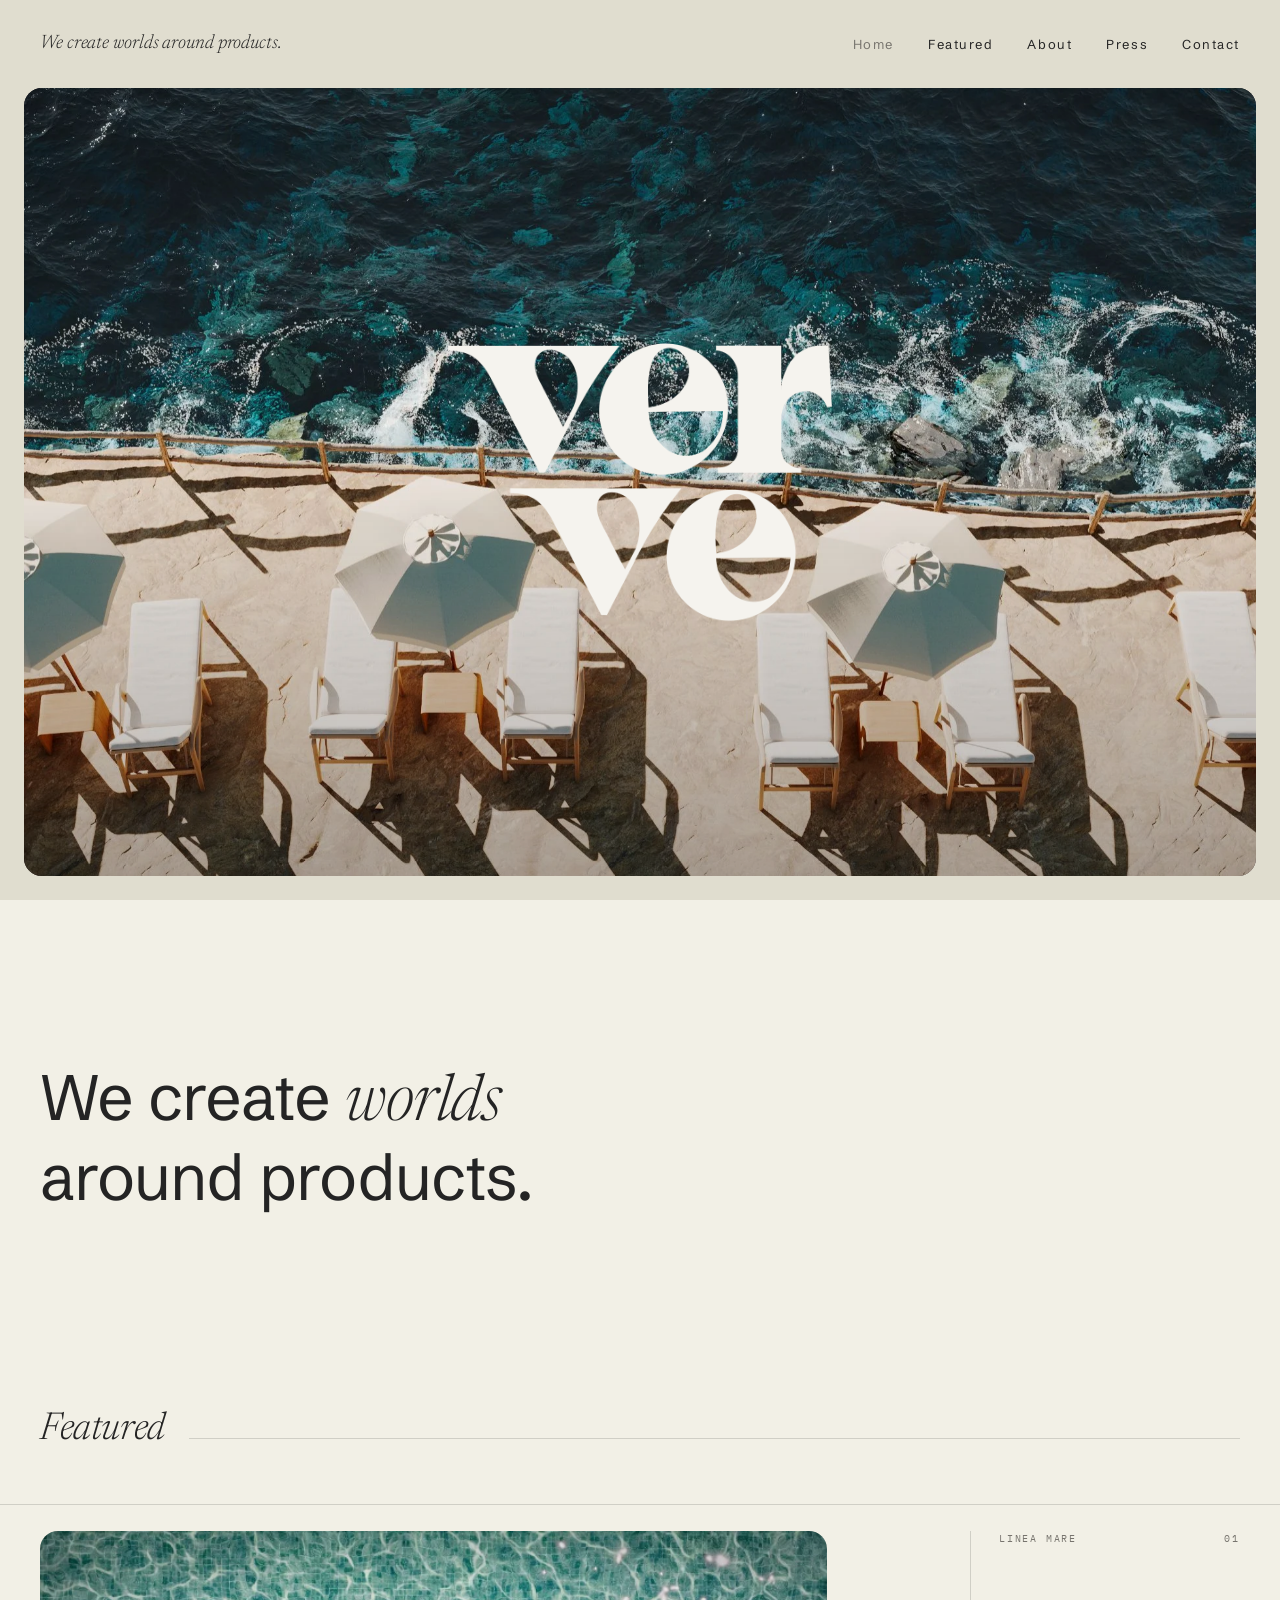
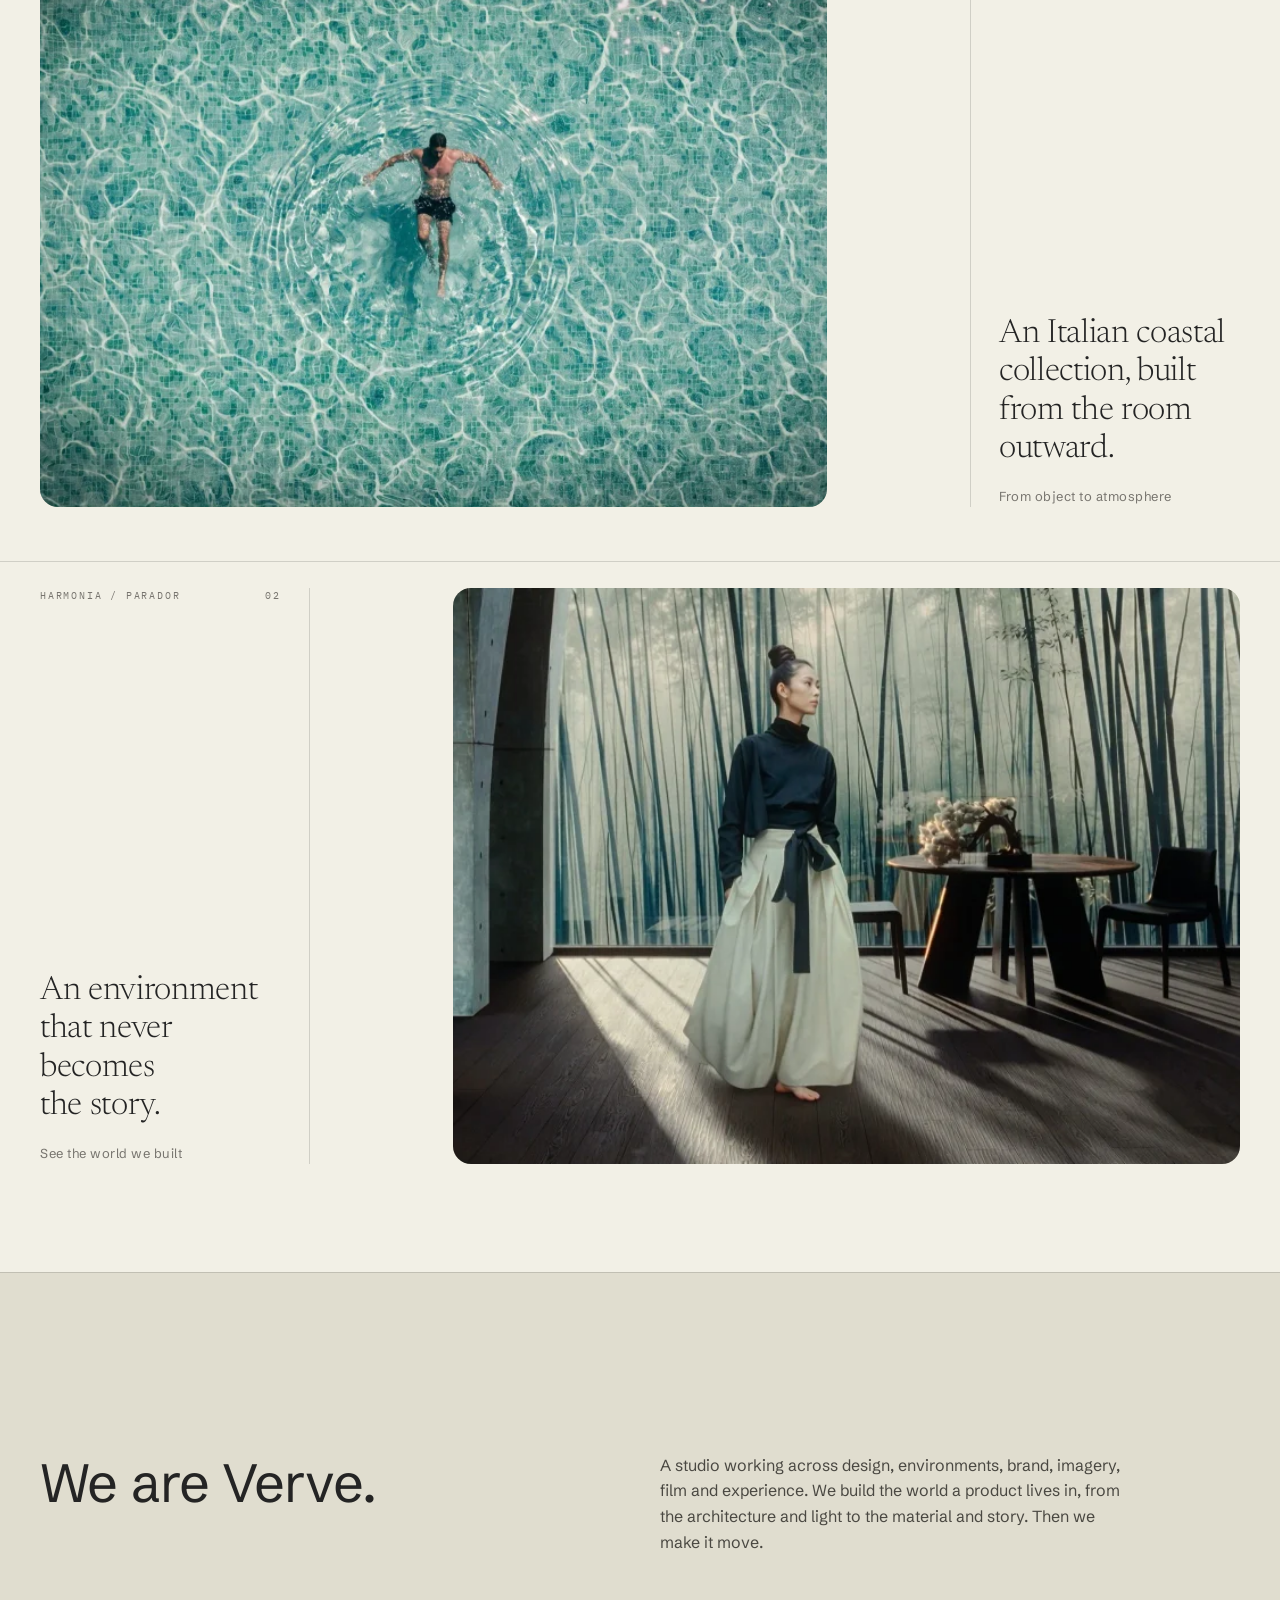
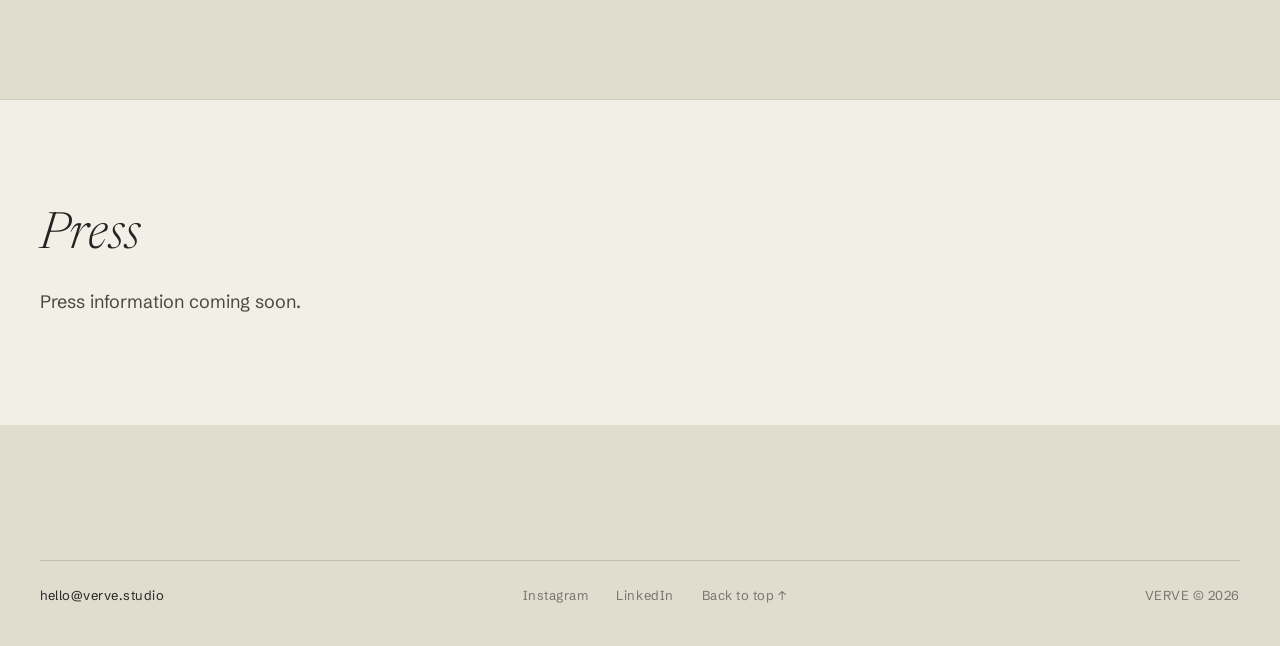
==== index.html @ 3ce1b6af "Adjust wording" ====
<!doctype html>
<html lang="en">
  <head>
    <meta charset="UTF-8" />
    <meta name="viewport" content="width=device-width, initial-scale=1.0" />
    <meta name="theme-color" content="#e0ddcf" />
    <title>Verve | We Create Worlds Around Products</title>
    <meta
      name="description"
      content="Verve is a studio working across design, environments, brand, imagery, film and experience. We create worlds around products."
    />
    <link rel="stylesheet" href="./home.css" />
    <script src="./home.js" defer></script>
  </head>
  <body class="home-page" id="top">
    <a class="skip-link" href="#main">Skip to content</a>

    <header class="home-header">
      <a class="home-tagline" href="#top">We create worlds around products.</a>
      <button
        class="home-menu-toggle"
        type="button"
        aria-expanded="false"
        aria-controls="home-navigation"
        aria-label="Open site menu"
      >
        <span></span>
        <span></span>
      </button>
      <nav class="home-nav" id="home-navigation" aria-label="Primary">
        <a href="#top" aria-current="page">Home</a>
        <a href="#work">Featured</a>
        <a href="#about">About</a>
        <a href="#press">Press</a>
        <a href="#contact">Contact</a>
      </nav>
    </header>

    <main id="main">
      <section class="home-hero" aria-label="Verve">
        <div class="home-hero__frame">
          <img
            class="home-hero__photo"
            src="./assets/img/verve-coast.webp"
            srcset="./assets/img/verve-coast-960.webp 960w, ./assets/img/verve-coast.webp 2400w"
            sizes="(max-width: 900px) 150vw, 100vw"
            alt="Sunlit parasols and loungers on a coastal terrace above the sea."
            width="2400"
            height="1350"
            fetchpriority="high"
          />
          <h1 class="home-hero__mark">
            <img src="./assets/img/verve-mark-cream.webp" alt="Verve" width="860" height="622" />
          </h1>
        </div>
      </section>

      <section class="home-statement" aria-labelledby="statement-heading">
        <h2 id="statement-heading">We create <em>worlds</em><br />around products.</h2>
      </section>

      <section class="featured" id="work" aria-labelledby="featured-heading">
        <div class="section-heading">
          <h2 id="featured-heading">Featured</h2>
          <span aria-hidden="true"></span>
        </div>

        <article class="project" aria-labelledby="linea-heading">
          <figure class="project__image">
            <img
              src="./assets/img/linea-mare.webp"
              srcset="./assets/img/linea-mare-900.webp 900w, ./assets/img/linea-mare.webp 1800w"
              sizes="(max-width: 900px) calc(100vw - 40px), 65vw"
              alt="An overhead view of a swimmer surrounded by ripples in a turquoise tiled pool."
              width="1800" height="1013" loading="lazy" decoding="async"
            />
          </figure>
          <div class="project__details">
            <div class="project__label"><span>Linea Mare</span><span>01</span></div>
            <div class="project__description">
              <h3 id="linea-heading">An Italian coastal collection, built from the room outward.</h3>
              <p>From object to atmosphere</p>
            </div>
          </div>
        </article>

        <article class="project project--reverse" aria-labelledby="harmonia-heading">
          <figure class="project__image">
            <img
              src="./assets/img/harmonia-parador.webp"
              srcset="./assets/img/harmonia-parador-900.webp 900w, ./assets/img/harmonia-parador.webp 1800w"
              sizes="(max-width: 900px) calc(100vw - 40px), 65vw"
              alt="A woman beside a sculptural table in an interior overlooking a bamboo garden."
              width="1800" height="1013" loading="lazy" decoding="async"
            />
          </figure>
          <div class="project__details">
            <div class="project__label"><span>Harmonia / Parador</span><span>02</span></div>
            <div class="project__description">
              <h3 id="harmonia-heading">An environment that never becomes the story.</h3>
              <p>See the world we built</p>
            </div>
          </div>
        </article>
      </section>

      <section class="studio" id="about" aria-labelledby="studio-heading">
        <h2 id="studio-heading">We are Verve.</h2>
        <p>
          A studio working across design, environments, brand, imagery, film and
          experience. We build the world a product lives in, from the
          architecture and light to the material and story. Then we make it move.
        </p>
      </section>

      <section class="press-section" id="press" aria-labelledby="press-heading">
        <h2 id="press-heading">Press</h2>
        <p>Press information coming soon.</p>
      </section>
    </main>

    <footer class="contact-footer" id="contact" aria-label="Contact">
      <div class="contact-footer__row">
        <a class="contact-footer__email" href="mailto:hello@verve.studio">hello@verve.studio</a>
        <nav aria-label="More from Verve">
          <a href="#">Instagram</a>
          <a href="#">LinkedIn</a>
          <a href="#top">Back to top <span aria-hidden="true">&#8593;</span></a>
        </nav>
        <span>VERVE &copy; 2026</span>
      </div>
    </footer>
  </body>
</html>
---- home.css ----
@font-face {
  font-family: "Schibsted Grotesk";
  font-style: normal;
  font-weight: 400 900;
  font-display: swap;
  src: url("./assets/fonts/schibsted-grotesk-latin.woff2") format("woff2");
}

@font-face {
  font-family: "Newsreader";
  font-style: normal;
  font-weight: 200 800;
  font-display: swap;
  src: url("./assets/fonts/newsreader-latin.woff2") format("woff2");
}

@font-face {
  font-family: "Newsreader";
  font-style: italic;
  font-weight: 200 800;
  font-display: swap;
  src: url("./assets/fonts/newsreader-italic-latin.woff2") format("woff2");
}

@font-face {
  font-family: "IBM Plex Mono";
  font-style: normal;
  font-weight: 400;
  font-display: swap;
  src: url("./assets/fonts/ibm-plex-mono-latin.woff2") format("woff2");
}

:root {
  --paper: #e0ddcf;
  --paper-light: #f2f0e6;
  --ink: #242424;
  --muted: #77746e;
  --body-copy: #4a4842;
  --rule: rgba(36, 36, 36, 0.16);
  --gutter: 40px;
  --header-height: 88px;
}

*,
*::before,
*::after {
  box-sizing: border-box;
}

html {
  scroll-behavior: smooth;
  scroll-padding-top: calc(var(--header-height) + 24px);
  background: var(--paper);
}

body {
  margin: 0;
  color: var(--ink);
  background: var(--paper);
  font-family: "Schibsted Grotesk", sans-serif;
  font-weight: 400;
  -webkit-font-smoothing: antialiased;
}

img {
  display: block;
  max-width: 100%;
  height: auto;
}

a {
  color: inherit;
  text-decoration: none;
  text-underline-offset: 5px;
}

a:hover {
  text-decoration: underline;
}

:focus-visible {
  outline: 2px solid currentColor;
  outline-offset: 6px;
}

::selection {
  color: var(--paper-light);
  background: var(--ink);
}

.skip-link {
  position: fixed;
  top: 12px;
  left: 12px;
  z-index: 30;
  padding: 12px 16px;
  background: var(--paper-light);
  transform: translateY(-150%);
}

.skip-link:focus {
  transform: translateY(0);
}

.home-header {
  position: fixed;
  inset: 0 0 auto;
  z-index: 20;
  display: flex;
  align-items: center;
  justify-content: space-between;
  gap: 40px;
  min-height: var(--header-height);
  padding: 24px var(--gutter);
  background: var(--paper);
}

.home-tagline {
  font-family: "Newsreader", serif;
  font-style: italic;
  font-weight: 300;
  font-size: 19.5px;
  letter-spacing: -0.005em;
  line-height: 1.25;
}

.home-nav {
  display: flex;
  align-items: center;
  gap: 34px;
  font-size: 13px;
  letter-spacing: 0.12em;
}

.home-nav a {
  padding-block: 8px;
}

.home-nav a[aria-current="page"] {
  color: var(--muted);
}

.home-menu-toggle {
  display: none;
}

.home-hero {
  padding: var(--header-height) 24px 24px;
}

.home-hero__frame {
  position: relative;
  isolation: isolate;
  height: calc(100vh - var(--header-height) - 24px);
  height: calc(100svh - var(--header-height) - 24px);
  min-height: 560px;
  overflow: hidden;
  border-radius: 18px;
  background: #2d232e;
}

.home-hero__frame::after {
  content: "";
  position: absolute;
  inset: 0;
  background: linear-gradient(to bottom, rgba(0, 0, 0, 0.18), transparent 40%, rgba(0, 0, 0, 0.28));
  pointer-events: none;
}

.home-hero__photo {
  width: 100%;
  height: 100%;
  object-fit: cover;
  object-position: center;
  animation: coast-drift 18s ease-out both;
}

.home-hero__mark {
  position: absolute;
  top: 50%;
  left: 50%;
  z-index: 1;
  width: clamp(220px, 30vw, 480px);
  margin: 0;
  transform: translate(-50%, -50%);
}

.home-hero__mark img {
  width: 100%;
}

.home-statement {
  padding: clamp(120px, 18vh, 240px) var(--gutter) clamp(140px, 22vh, 280px);
  background: var(--paper-light);
}

.home-statement h2 {
  max-width: 15em;
  margin: 0;
  font-weight: 400;
  font-size: clamp(34px, 5vw, 76px);
  line-height: 1.12;
  letter-spacing: -0.015em;
  text-wrap: pretty;
}

.home-statement em {
  font-family: "Newsreader", serif;
  font-weight: 300;
}

.featured {
  padding-bottom: clamp(40px, 6vh, 80px);
  background: var(--paper-light);
}

.section-heading {
  display: flex;
  align-items: baseline;
  gap: 24px;
  padding: 0 var(--gutter) clamp(36px, 6vh, 72px);
}

.section-heading h2 {
  margin: 0;
  font-family: "Newsreader", serif;
  font-style: italic;
  font-weight: 300;
  font-size: clamp(26px, 3vw, 46px);
  line-height: 1;
  letter-spacing: -0.01em;
}

.section-heading span {
  flex: 1;
  height: 1px;
  background: var(--rule);
}

.project {
  display: grid;
  grid-template-columns: repeat(12, minmax(0, 1fr));
  gap: 40px;
  align-items: stretch;
  padding: 26px var(--gutter) clamp(40px, 6vh, 80px);
  border-top: 1px solid var(--rule);
}

.project__image {
  position: relative;
  grid-column: 1 / 9;
  grid-row: 1;
  min-height: clamp(320px, 64vh, 700px);
  margin: 0;
  overflow: hidden;
  border-radius: 18px;
  background: var(--paper);
}

.project__image img {
  position: absolute;
  width: 100%;
  height: 100%;
  object-fit: cover;
}

.project__details {
  grid-column: 10 / 13;
  grid-row: 1;
  display: flex;
  flex-direction: column;
  justify-content: space-between;
  gap: 40px;
  min-width: 0;
  padding-left: 28px;
  border-left: 1px solid var(--rule);
}

.project__label {
  display: flex;
  align-items: baseline;
  justify-content: space-between;
  gap: 16px;
  color: var(--muted);
  font-family: "IBM Plex Mono", monospace;
  font-size: 10px;
  line-height: 1.6;
  letter-spacing: 0.18em;
  text-transform: uppercase;
}

.project__description h3 {
  margin: 0 0 16px;
  font-family: "Newsreader", serif;
  font-weight: 300;
  font-size: clamp(26px, 2.6vw, 40px);
  line-height: 1.16;
  letter-spacing: -0.01em;
  text-wrap: pretty;
}

.project__description p {
  margin: 0;
  color: var(--muted);
  font-size: 13px;
  line-height: 1.6;
  letter-spacing: 0.04em;
}

.project--reverse .project__image {
  grid-column: 5 / 13;
}

.project--reverse .project__details {
  grid-column: 1 / 4;
  padding-right: 28px;
  padding-left: 0;
  border-right: 1px solid var(--rule);
  border-left: 0;
}

.studio {
  display: grid;
  grid-template-columns: repeat(12, minmax(0, 1fr));
  align-items: start;
  gap: 40px;
  padding: clamp(120px, 20vh, 260px) var(--gutter) clamp(100px, 16vh, 220px);
  border-top: 1px solid var(--rule);
}

.studio h2 {
  grid-column: 1 / 6;
  margin: 0;
  font-weight: 400;
  font-size: clamp(32px, 4.2vw, 62px);
  line-height: 1.1;
  letter-spacing: -0.015em;
}

.studio p {
  grid-column: 7 / 12;
  max-width: 34em;
  margin: 0;
  color: var(--body-copy);
  font-size: clamp(16px, 1.15vw, 19px);
  line-height: 1.6;
  text-wrap: pretty;
}

.contact-footer {
  padding: clamp(90px, 15vh, 180px) var(--gutter) 40px;
}

.contact-footer__row {
  display: flex;
  flex-wrap: wrap;
  justify-content: space-between;
  gap: 32px;
  padding-top: 24px;
  border-top: 1px solid var(--rule);
  color: var(--muted);
  font-size: 13px;
  line-height: 1.6;
  letter-spacing: 0.04em;
}

.contact-footer__email {
  color: var(--ink);
  overflow-wrap: anywhere;
}

.contact-footer nav {
  display: flex;
  flex-wrap: wrap;
  gap: 28px;
}

.press-section {
  padding: clamp(72px, 12vh, 140px) var(--gutter);
  border-top: 1px solid var(--rule);
  background: var(--paper-light);
}

.press-section h2 {
  margin: 0;
  font-family: "Newsreader", serif;
  font-style: italic;
  font-weight: 300;
  font-size: clamp(32px, 4vw, 54px);
  line-height: 1.1;
}

.press-section p {
  margin: 24px 0 0;
  color: var(--body-copy);
  font-size: 18px;
  line-height: 1.6;
}

.press-placeholder {
  min-height: 100svh;
  padding: calc(var(--header-height) + clamp(72px, 14vh, 160px)) var(--gutter) 80px;
}

.press-placeholder h1 {
  margin: 0;
  font-family: "Newsreader", serif;
  font-weight: 300;
  font-size: clamp(64px, 8vw, 112px);
  line-height: 1.1;
  letter-spacing: -0.02em;
}

.press-placeholder p {
  margin: 24px 0 40px;
  color: var(--body-copy);
  font-size: 18px;
  line-height: 1.6;
}

.press-placeholder > a {
  font-size: 13px;
  letter-spacing: 0.04em;
  text-decoration: underline;
}

@keyframes coast-drift {
  from { transform: scale(1.06); }
  to { transform: scale(1.12) translateY(-1.2%); }
}

@media (max-width: 1100px) {
  .project,
  .studio {
    gap: 24px;
  }

  .project__details {
    grid-column: 9 / 13;
    padding-left: 20px;
  }

  .project--reverse .project__details {
    grid-column: 1 / 5;
    padding-right: 20px;
  }
}

@media (max-width: 900px) {
  :root {
    --gutter: 20px;
  }

  .home-header {
    position: static;
    flex-wrap: wrap;
    gap: 20px;
    padding-block: 22px;
  }

  .js .home-header {
    position: fixed;
    flex-wrap: nowrap;
  }

  .home-tagline {
    max-width: calc(100% - 64px);
    font-size: 18px;
  }

  .home-nav {
    flex-wrap: wrap;
    gap: 12px 24px;
    font-size: 12px;
  }

  .js .home-menu-toggle {
    display: flex;
    flex: 0 0 44px;
    flex-direction: column;
    align-items: center;
    justify-content: center;
    gap: 7px;
    width: 44px;
    height: 44px;
    padding: 0;
    border: 0;
    color: var(--ink);
    background: transparent;
    cursor: pointer;
  }

  .home-menu-toggle span {
    width: 24px;
    height: 1px;
    background: currentColor;
    transition: transform 180ms ease;
  }

  .home-menu-toggle[aria-expanded="true"] span:first-child {
    transform: translateY(4px) rotate(45deg);
  }

  .home-menu-toggle[aria-expanded="true"] span:last-child {
    transform: translateY(-4px) rotate(-45deg);
  }

  .js .home-nav {
    position: absolute;
    top: 100%;
    right: 0;
    left: 0;
    display: grid;
    gap: 0;
    padding: 12px var(--gutter) 24px;
    border-bottom: 1px solid var(--rule);
    background: var(--paper);
    visibility: hidden;
  }

  .js .home-nav a {
    padding-block: 14px;
  }

  .menu-open .home-nav {
    visibility: visible;
  }

  .home-hero {
    padding-top: 0;
    padding-right: 12px;
    padding-left: 12px;
    padding-bottom: 12px;
  }

  .js .home-hero {
    padding-top: var(--header-height);
  }

  .home-hero__frame {
    height: calc(100svh - var(--header-height) - 12px);
    min-height: 420px;
    border-radius: 14px;
  }

  .home-hero__mark {
    width: clamp(180px, 45vw, 340px);
    max-width: 70%;
  }

  .home-statement {
    padding-block: 100px 120px;
  }

  .home-statement h2 {
    font-size: clamp(34px, 6vw, 54px);
  }

  .project,
  .project--reverse {
    grid-template-columns: minmax(0, 1fr);
    gap: 24px;
    padding-bottom: 52px;
  }

  .project .project__image {
    grid-column: 1;
    grid-row: 1;
    min-height: 0;
    aspect-ratio: 4 / 3;
  }

  .project .project__details {
    grid-column: 1;
    grid-row: 2;
    gap: 28px;
    padding: 0;
    border: 0;
  }

  .project__description h3 {
    max-width: 20em;
    font-size: clamp(28px, 4vw, 36px);
  }

  .studio {
    grid-template-columns: minmax(0, 1fr);
    gap: 32px;
    padding-block: 100px;
  }

  .studio h2,
  .studio p {
    grid-column: 1;
  }

  .contact-footer {
    padding-top: 36px;
  }
}

@media (max-width: 480px) {
  .contact-footer__row {
    flex-direction: column;
    gap: 24px;
  }
}

@media (prefers-reduced-motion: reduce) {
  html {
    scroll-behavior: auto;
  }

  .home-hero__photo {
    animation: none;
  }

  .home-menu-toggle span {
    transition: none;
  }
}
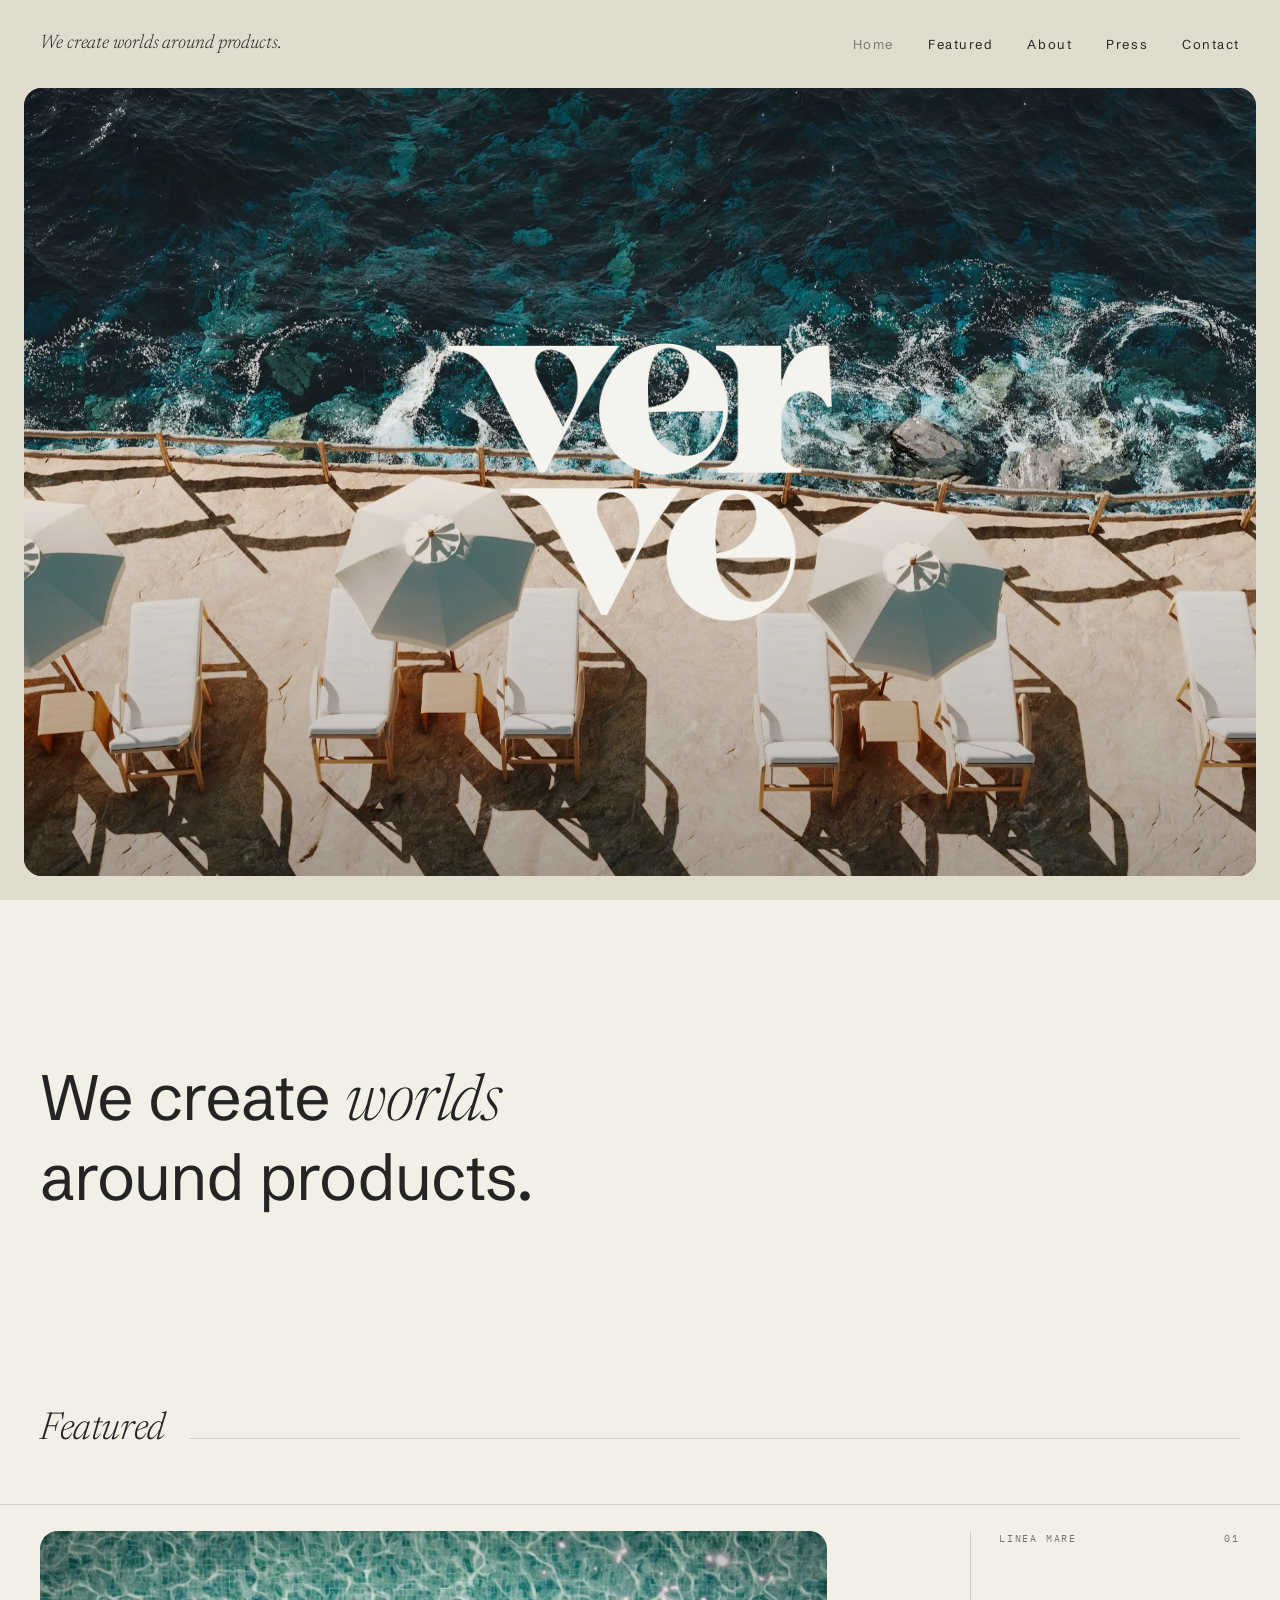
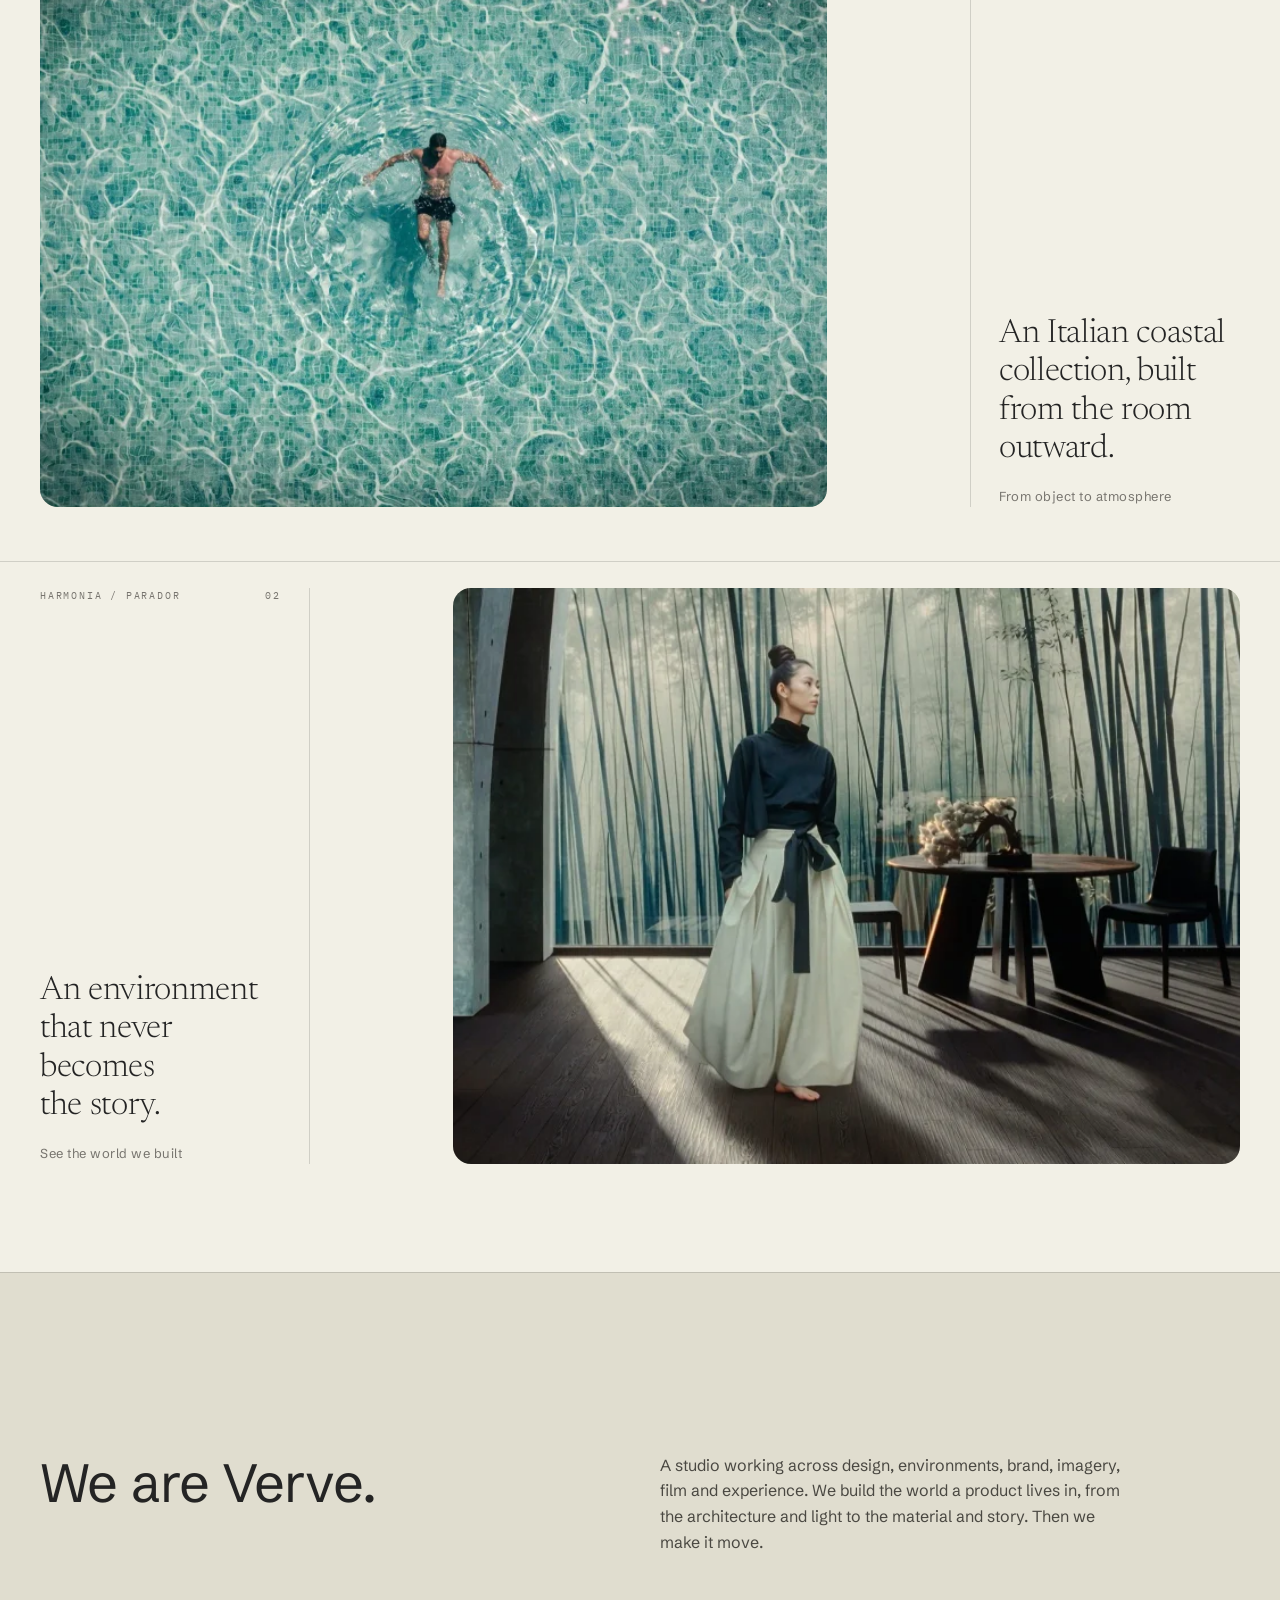
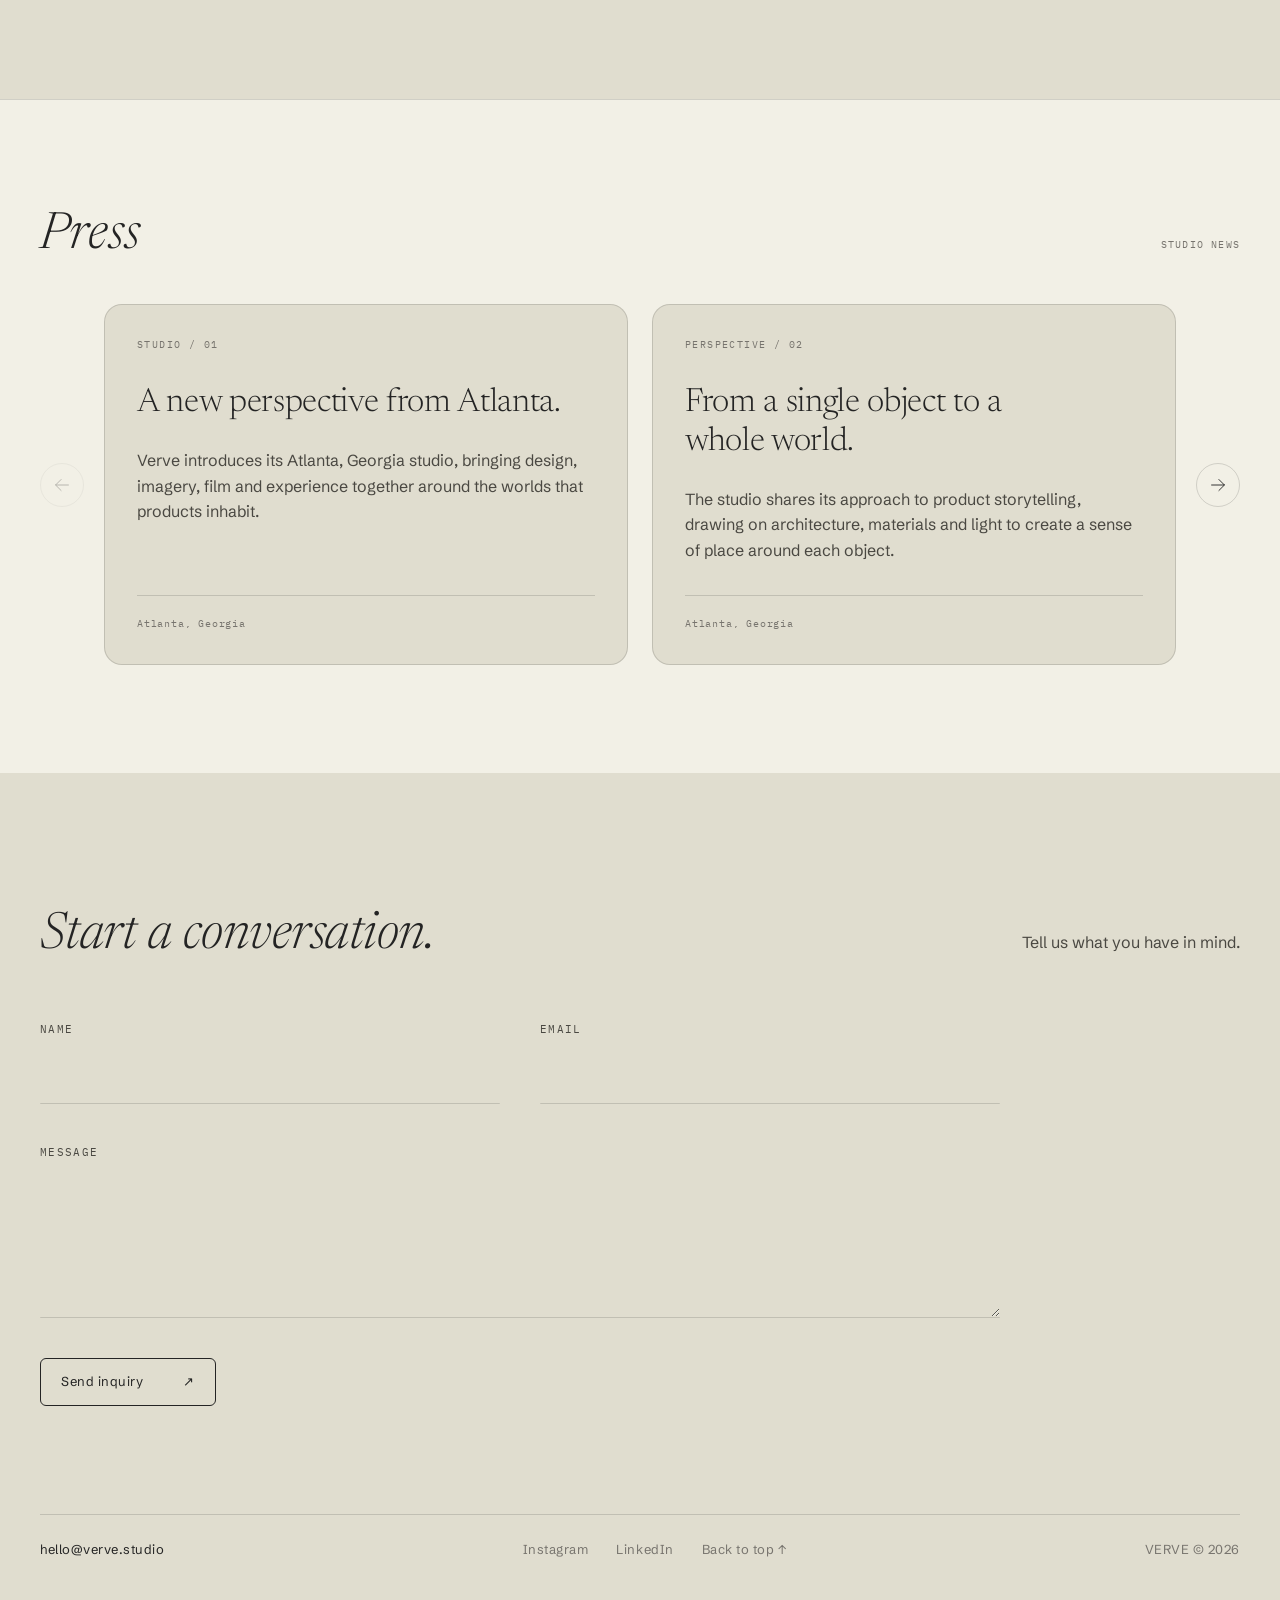
==== commit 4585eebf: "Add press carousel and refine contact form styling" ====
--- a/index.html
+++ b/index.html
@@ -114,12 +114,111 @@
       </section>
 
       <section class="press-section" id="press" aria-labelledby="press-heading">
-        <h2 id="press-heading">Press</h2>
-        <p>Press information coming soon.</p>
+        <div class="press-section__heading">
+          <h2 id="press-heading">Press</h2>
+          <p class="press-section__note">Studio news</p>
+        </div>
+
+        <div class="press-carousel">
+          <button
+            class="press-carousel__arrow press-carousel__arrow--previous"
+            type="button"
+            aria-label="Previous press release"
+            aria-controls="press-releases"
+            hidden
+          >
+            <svg viewBox="0 0 24 24" aria-hidden="true" focusable="false">
+              <path d="M19 12H5m6-6-6 6 6 6" />
+            </svg>
+          </button>
+
+          <div class="press-carousel__track" id="press-releases" role="region" aria-label="Studio news" tabindex="0">
+            <article class="press-release" aria-labelledby="press-studio-heading">
+              <p class="press-release__category">Studio / 01</p>
+              <h3 id="press-studio-heading">A new perspective from Atlanta.</h3>
+              <p class="press-release__summary">
+                Verve introduces its Atlanta, Georgia studio, bringing design,
+                imagery, film and experience together around the worlds that
+                products inhabit.
+              </p>
+              <p class="press-release__location">Atlanta, Georgia</p>
+            </article>
+
+            <article class="press-release" aria-labelledby="press-worlds-heading">
+              <p class="press-release__category">Perspective / 02</p>
+              <h3 id="press-worlds-heading">From a single object to a whole world.</h3>
+              <p class="press-release__summary">
+                The studio shares its approach to product storytelling, drawing
+                on architecture, materials and light to create a sense of place
+                around each object.
+              </p>
+              <p class="press-release__location">Atlanta, Georgia</p>
+            </article>
+
+            <article class="press-release" aria-labelledby="press-editorial-heading">
+              <p class="press-release__category">Collaboration / 03</p>
+              <h3 id="press-editorial-heading">An editorial study in light and material.</h3>
+              <p class="press-release__summary">
+                Verve presents an editorial collaboration exploring the
+                relationship between objects and their surroundings through
+                still imagery and film.
+              </p>
+              <p class="press-release__location">Atlanta, Georgia</p>
+            </article>
+
+            <article class="press-release" aria-labelledby="press-motion-heading">
+              <p class="press-release__category">Motion / 04</p>
+              <h3 id="press-motion-heading">Objects in motion.</h3>
+              <p class="press-release__summary">
+                Verve explores how movement, rhythm and sound can bring a product
+                story to life, extending its Atlanta studio's practice from still
+                imagery into film.
+              </p>
+              <p class="press-release__location">Atlanta, Georgia</p>
+            </article>
+          </div>
+
+          <button
+            class="press-carousel__arrow press-carousel__arrow--next"
+            type="button"
+            aria-label="Next press release"
+            aria-controls="press-releases"
+            hidden
+          >
+            <svg viewBox="0 0 24 24" aria-hidden="true" focusable="false">
+              <path d="M5 12h14m-6-6 6 6-6 6" />
+            </svg>
+          </button>
+        </div>
       </section>
     </main>
 
     <footer class="contact-footer" id="contact" aria-label="Contact">
+      <div class="contact-intro">
+        <h2 id="contact-heading">Start a conversation.</h2>
+        <p>Tell us what you have in mind.</p>
+      </div>
+
+      <form class="contact-form" method="post" aria-labelledby="contact-heading">
+        <div class="contact-form__field">
+          <label for="contact-name">Name</label>
+          <input id="contact-name" name="name" type="text" autocomplete="name" required />
+        </div>
+        <div class="contact-form__field">
+          <label for="contact-email">Email</label>
+          <input id="contact-email" name="email" type="email" autocomplete="email" required />
+        </div>
+        <div class="contact-form__field contact-form__field--message">
+          <label for="contact-message">Message</label>
+          <textarea id="contact-message" name="message" rows="4" required></textarea>
+        </div>
+        <div class="contact-form__actions">
+          <button class="contact-form__send" type="submit">
+            Send inquiry <span aria-hidden="true">&#8599;</span>
+          </button>
+        </div>
+      </form>
+
       <div class="contact-footer__row">
         <a class="contact-footer__email" href="mailto:hello@verve.studio">hello@verve.studio</a>
         <nav aria-label="More from Verve">
--- a/home.css
+++ b/home.css
@@ -351,6 +351,114 @@
   padding: clamp(90px, 15vh, 180px) var(--gutter) 40px;
 }
 
+.contact-intro {
+  display: flex;
+  flex-wrap: wrap;
+  align-items: baseline;
+  justify-content: space-between;
+  gap: 24px;
+  margin-bottom: 56px;
+}
+
+.contact-intro h2 {
+  margin: 0;
+  font-family: "Newsreader", serif;
+  font-style: italic;
+  font-weight: 300;
+  font-size: clamp(32px, 4vw, 54px);
+  line-height: 1.1;
+  letter-spacing: -0.01em;
+}
+
+.contact-intro p {
+  margin: 0;
+  color: var(--body-copy);
+  font-size: 16px;
+  line-height: 1.6;
+}
+
+.contact-form {
+  display: grid;
+  grid-template-columns: repeat(2, minmax(0, 1fr));
+  gap: 40px;
+  max-width: 960px;
+  margin-bottom: clamp(72px, 12vh, 140px);
+}
+
+.contact-form__field {
+  display: flex;
+  flex-direction: column;
+  gap: 12px;
+  min-width: 0;
+}
+
+.contact-form__field label {
+  color: var(--body-copy);
+  font-family: "IBM Plex Mono", monospace;
+  font-size: 11px;
+  line-height: 1.6;
+  letter-spacing: 0.12em;
+  text-transform: uppercase;
+}
+
+.contact-form__field input,
+.contact-form__field textarea {
+  width: 100%;
+  min-width: 0;
+  padding: 12px 0;
+  border: 0;
+  border-bottom: 1px solid var(--rule);
+  border-radius: 1px;
+  color: var(--ink);
+  background: transparent;
+  font: inherit;
+  font-size: 18px;
+  line-height: 1.6;
+}
+
+.contact-form__field textarea {
+  resize: vertical;
+  min-height: 144px;
+}
+
+.contact-form__field input:focus,
+.contact-form__field textarea:focus {
+  border-bottom-color: var(--ink);
+}
+
+.contact-form__field--message,
+.contact-form__actions {
+  grid-column: 1 / -1;
+}
+
+.contact-form__actions {
+  display: flex;
+  justify-content: flex-start;
+}
+
+.contact-form__send {
+  display: inline-flex;
+  align-items: center;
+  justify-content: space-between;
+  gap: 40px;
+  min-height: 48px;
+  padding: 12px 20px;
+  border: 1px solid var(--ink);
+  border-radius: 6px;
+  color: var(--ink);
+  background: transparent;
+  font: inherit;
+  font-size: 13px;
+  line-height: 1.6;
+  letter-spacing: 0.04em;
+  cursor: pointer;
+}
+
+.contact-form__send:hover {
+  color: var(--paper-light);
+  background: var(--ink);
+}
+
 .contact-footer__row {
   display: flex;
   flex-wrap: wrap;
@@ -395,6 +503,157 @@
   color: var(--body-copy);
   font-size: 18px;
   line-height: 1.6;
+}
+
+.press-section__heading {
+  display: flex;
+  flex-wrap: wrap;
+  align-items: baseline;
+  justify-content: space-between;
+  gap: 16px;
+  margin-bottom: 40px;
+}
+
+.press-section .press-section__note {
+  margin: 0;
+  color: var(--muted);
+  font-family: "IBM Plex Mono", monospace;
+  font-size: 10px;
+  letter-spacing: 0.12em;
+  text-transform: uppercase;
+}
+
+.press-carousel {
+  position: relative;
+  padding-inline: 64px;
+}
+
+.press-carousel__track {
+  display: flex;
+  gap: 24px;
+  overflow-x: auto;
+  overscroll-behavior-x: contain;
+  scroll-snap-type: x mandatory;
+  scrollbar-width: thin;
+  scrollbar-color: var(--rule) transparent;
+}
+
+.press-release {
+  display: flex;
+  flex: 0 0 calc((100% - 24px) / 2);
+  flex-direction: column;
+  min-width: 0;
+  padding: 32px;
+  border: 1px solid var(--rule);
+  border-radius: 18px;
+  background: var(--paper);
+  scroll-snap-align: start;
+}
+
+.press-section .press-release__category {
+  margin: 0 0 32px;
+  color: var(--muted);
+  font-family: "IBM Plex Mono", monospace;
+  font-size: 10px;
+  letter-spacing: 0.14em;
+  text-transform: uppercase;
+}
+
+.press-release h3 {
+  margin: 0;
+  font-family: "Newsreader", serif;
+  font-weight: 300;
+  font-size: clamp(26px, 2.6vw, 38px);
+  line-height: 1.16;
+  letter-spacing: -0.01em;
+  text-wrap: pretty;
+}
+
+.press-section .press-release__summary {
+  margin: 24px 0 32px;
+  font-size: 16px;
+}
+
+.press-section .press-release__location {
+  margin: auto 0 0;
+  padding-top: 20px;
+  border-top: 1px solid var(--rule);
+  color: var(--muted);
+  font-family: "IBM Plex Mono", monospace;
+  font-size: 10px;
+  letter-spacing: 0.08em;
+}
+
+.press-carousel__arrow {
+  position: absolute;
+  top: 50%;
+  display: inline-flex;
+  align-items: center;
+  justify-content: center;
+  width: 44px;
+  height: 44px;
+  padding: 0;
+  border: 1px solid var(--rule);
+  border-radius: 50%;
+  color: var(--ink);
+  background: transparent;
+  transform: translateY(-50%);
+  cursor: pointer;
+}
+
+.press-carousel__arrow[hidden] {
+  display: none;
+}
+
+.press-carousel__arrow--previous {
+  left: 0;
+}
+
+.press-carousel__arrow--next {
+  right: 0;
+}
+
+.press-carousel__arrow svg {
+  width: 22px;
+  height: 22px;
+  fill: none;
+  stroke: currentColor;
+  stroke-width: 1;
+  stroke-linecap: round;
+  stroke-linejoin: round;
+}
+
+.press-carousel__arrow:hover:not(:disabled) {
+  border-color: var(--ink);
+  background: var(--paper);
+}
+
+.press-carousel__arrow:disabled {
+  opacity: 0.3;
+  cursor: default;
+}
+
+@media (max-width: 900px) {
+  .press-release {
+    flex-basis: 100%;
+  }
+}
+
+@media (max-width: 600px) {
+  .press-carousel {
+    padding-inline: 0;
+    padding-bottom: 68px;
+  }
+
+  .press-release {
+    padding: 24px;
+  }
+
+  .press-carousel__arrow {
+    top: auto;
+    bottom: 0;
+    transform: none;
+  }
 }
 
 .press-placeholder {
@@ -597,6 +856,15 @@
   .contact-footer {
     padding-top: 36px;
   }
+
+  .contact-intro {
+    margin-bottom: 40px;
+  }
+
+  .contact-form {
+    grid-template-columns: minmax(0, 1fr);
+    gap: 32px;
+  }
 }
 
 @media (max-width: 480px) {
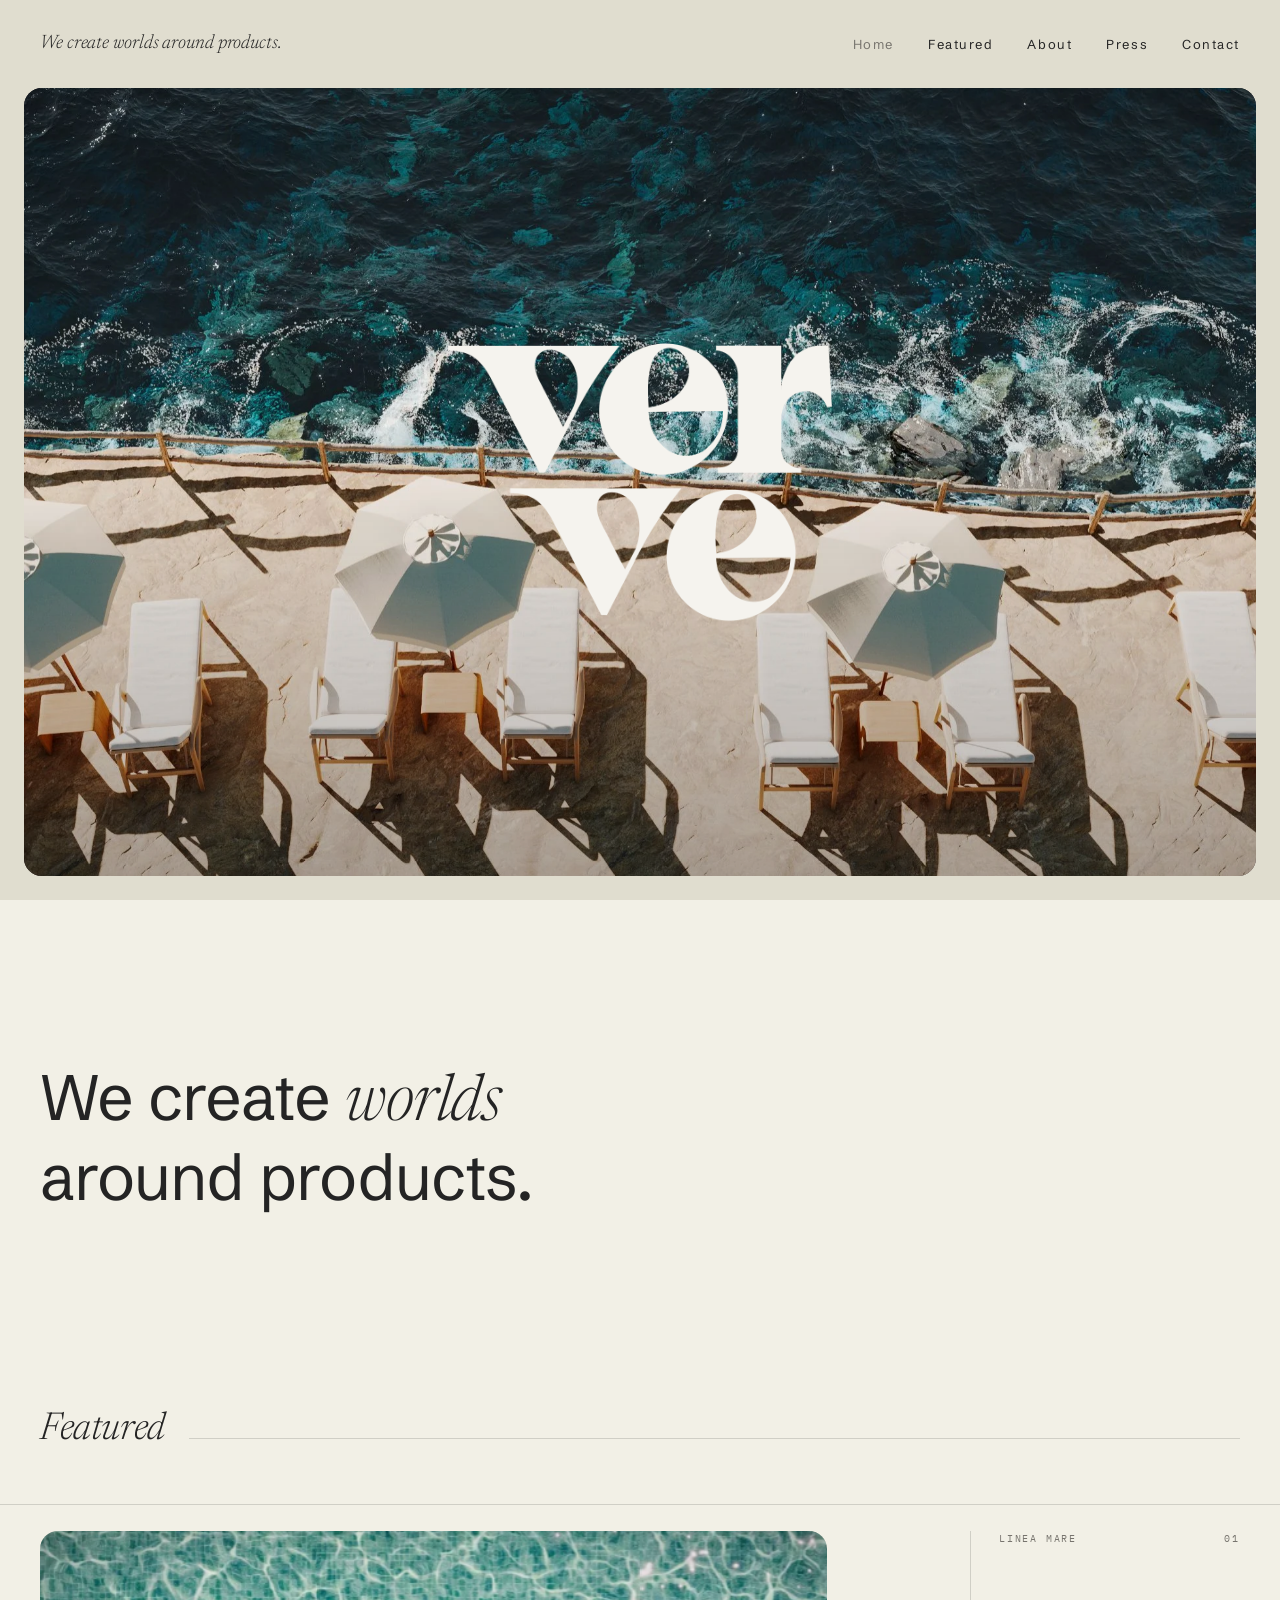
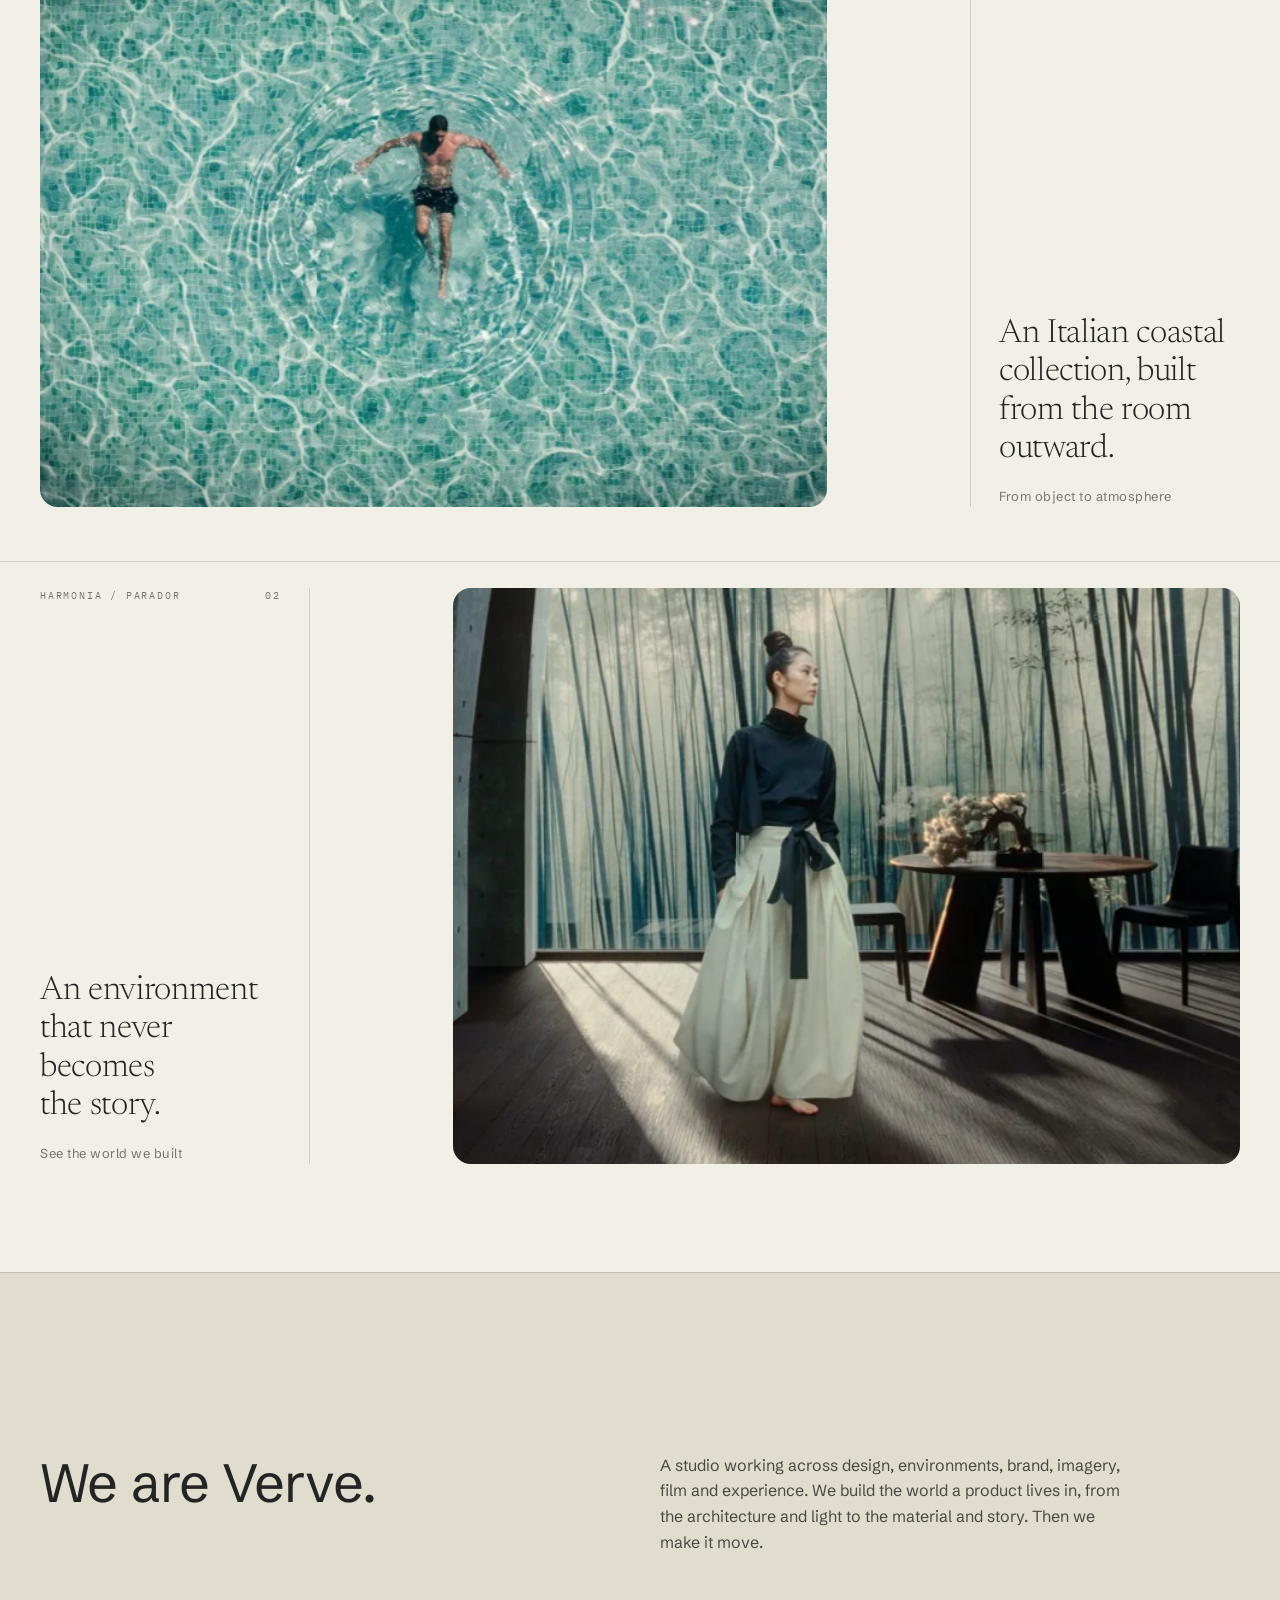
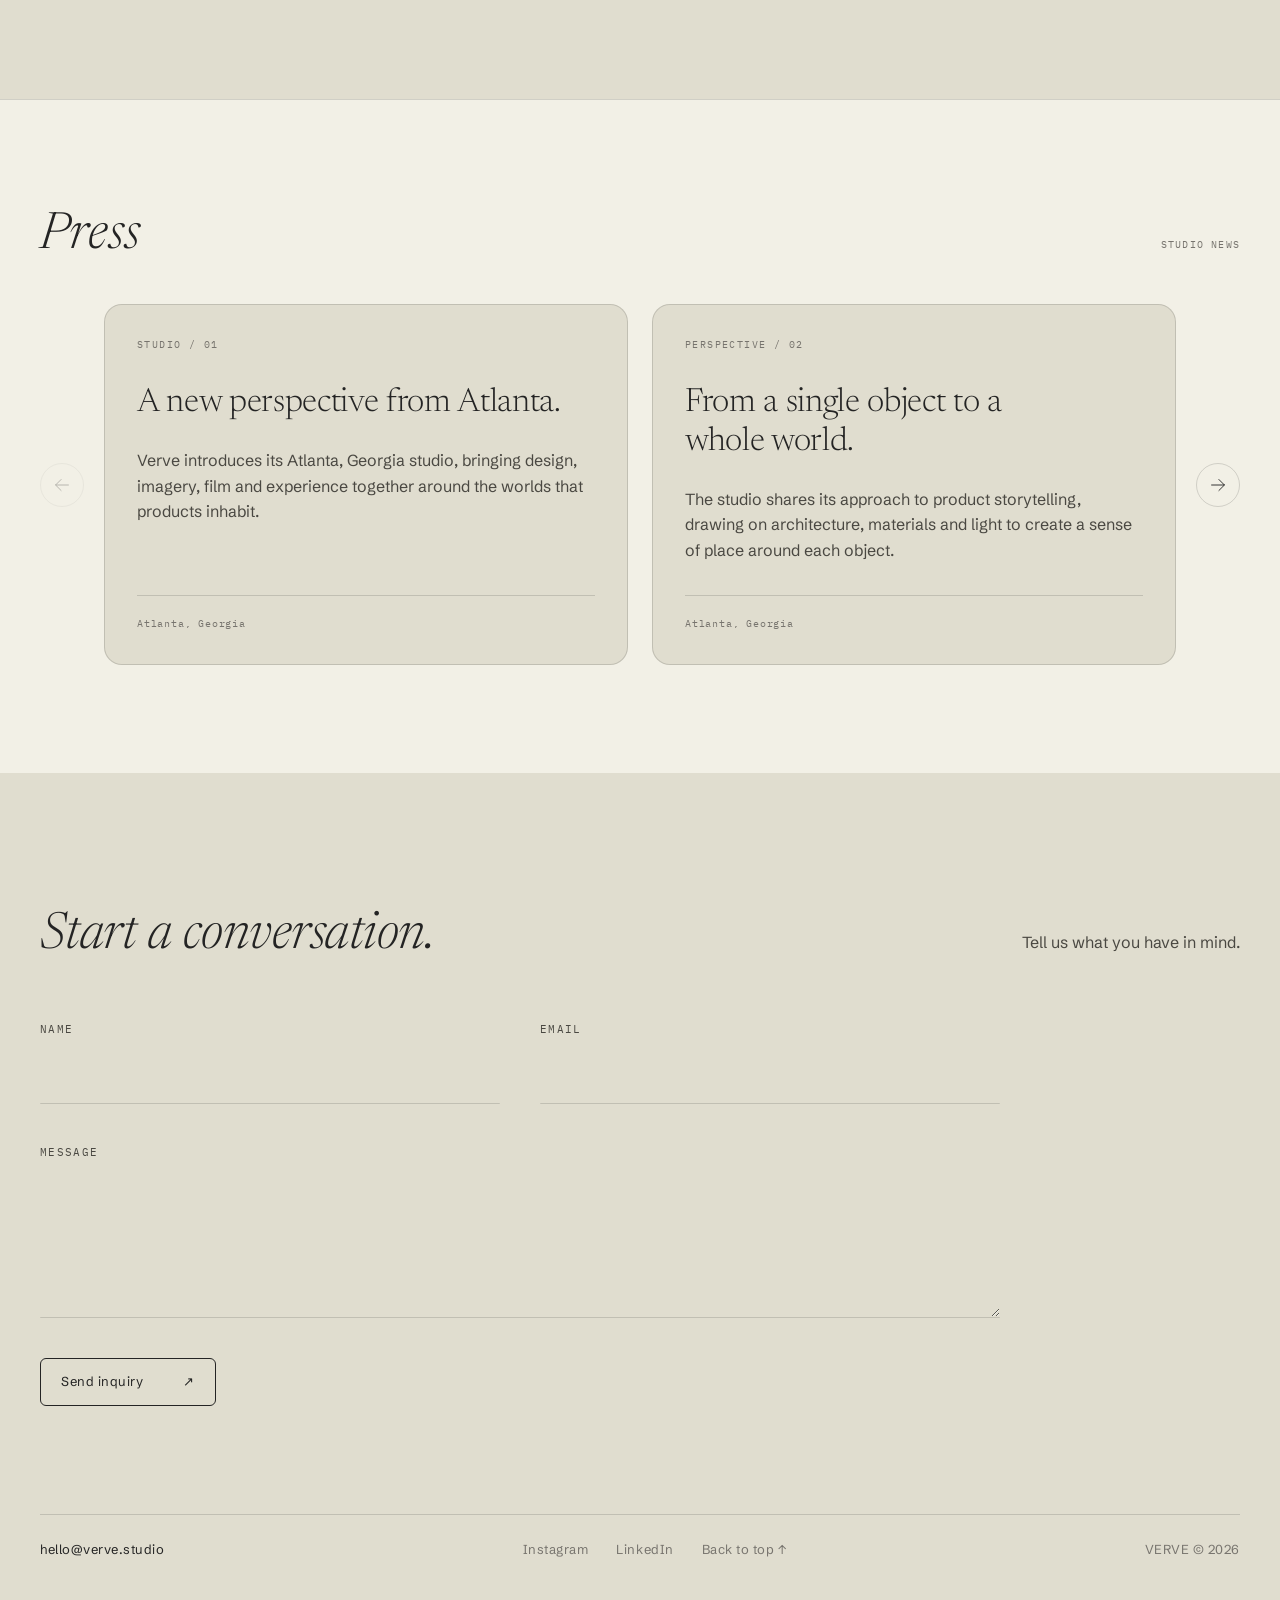
==== commit 7eeb9de8: "Add scroll-triggered zoom animations to featured images" ====
--- a/index.html
+++ b/index.html
@@ -85,7 +85,7 @@
         </article>
 
         <article class="project project--reverse" aria-labelledby="harmonia-heading">
-          <figure class="project__image">
+          <figure class="project__image project__image--zoom-out">
             <img
               src="./assets/img/harmonia-parador.webp"
               srcset="./assets/img/harmonia-parador-900.webp 900w, ./assets/img/harmonia-parador.webp 1800w"
--- a/home.css
+++ b/home.css
@@ -262,6 +262,19 @@
   width: 100%;
   height: 100%;
   object-fit: cover;
+}
+
+.project__image--animated img {
+  animation: coast-drift 18s ease-out both;
+  animation-play-state: paused;
+}
+
+.project__image--zoom-out img {
+  animation-name: coast-recede;
+}
+
+.project__image--animated.is-in-view img {
+  animation-play-state: running;
 }
 
 .project__details {
@@ -688,6 +701,11 @@
   to { transform: scale(1.12) translateY(-1.2%); }
 }
 
+@keyframes coast-recede {
+  from { transform: scale(1.12) translateY(-1.2%); }
+  to { transform: scale(1.06); }
+}
+
 @media (max-width: 1100px) {
   .project,
   .studio {
@@ -879,7 +897,8 @@
     scroll-behavior: auto;
   }
 
-  .home-hero__photo {
+  .home-hero__photo,
+  .project__image--animated img {
     animation: none;
   }
 
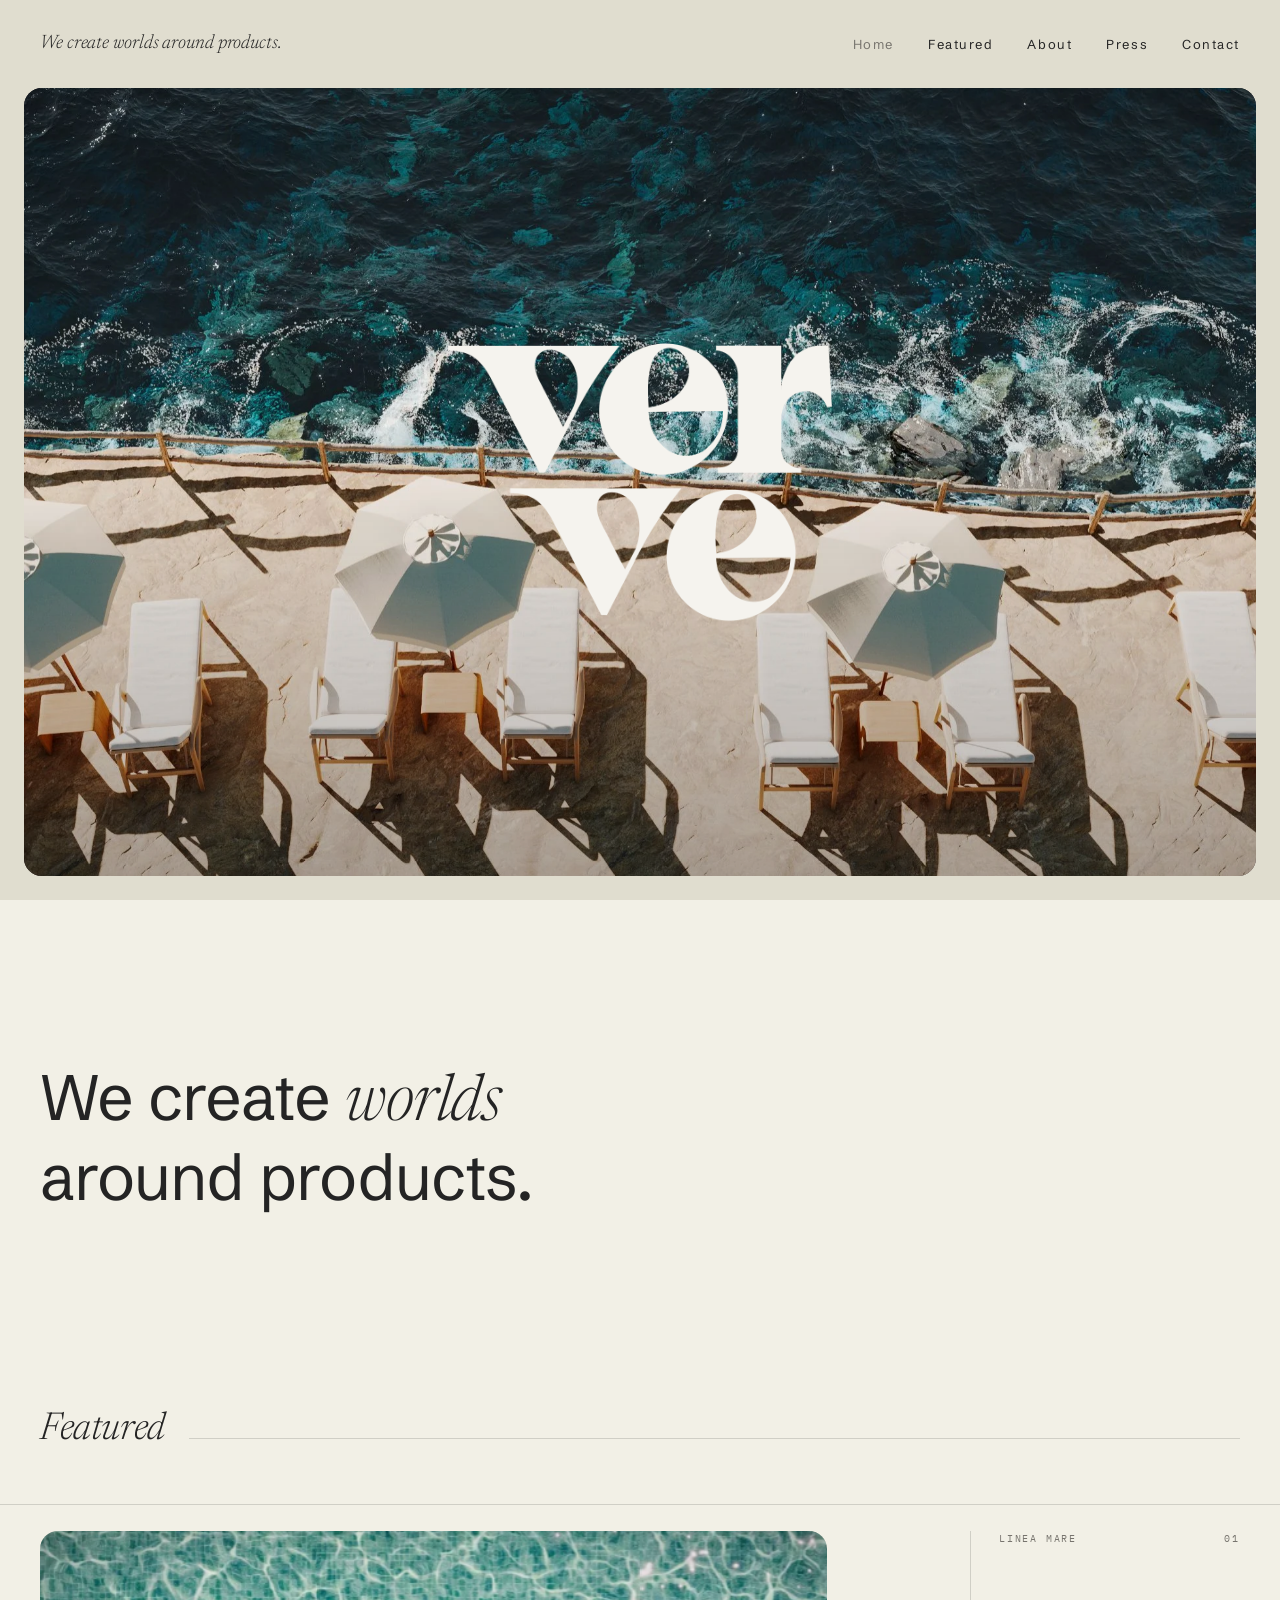
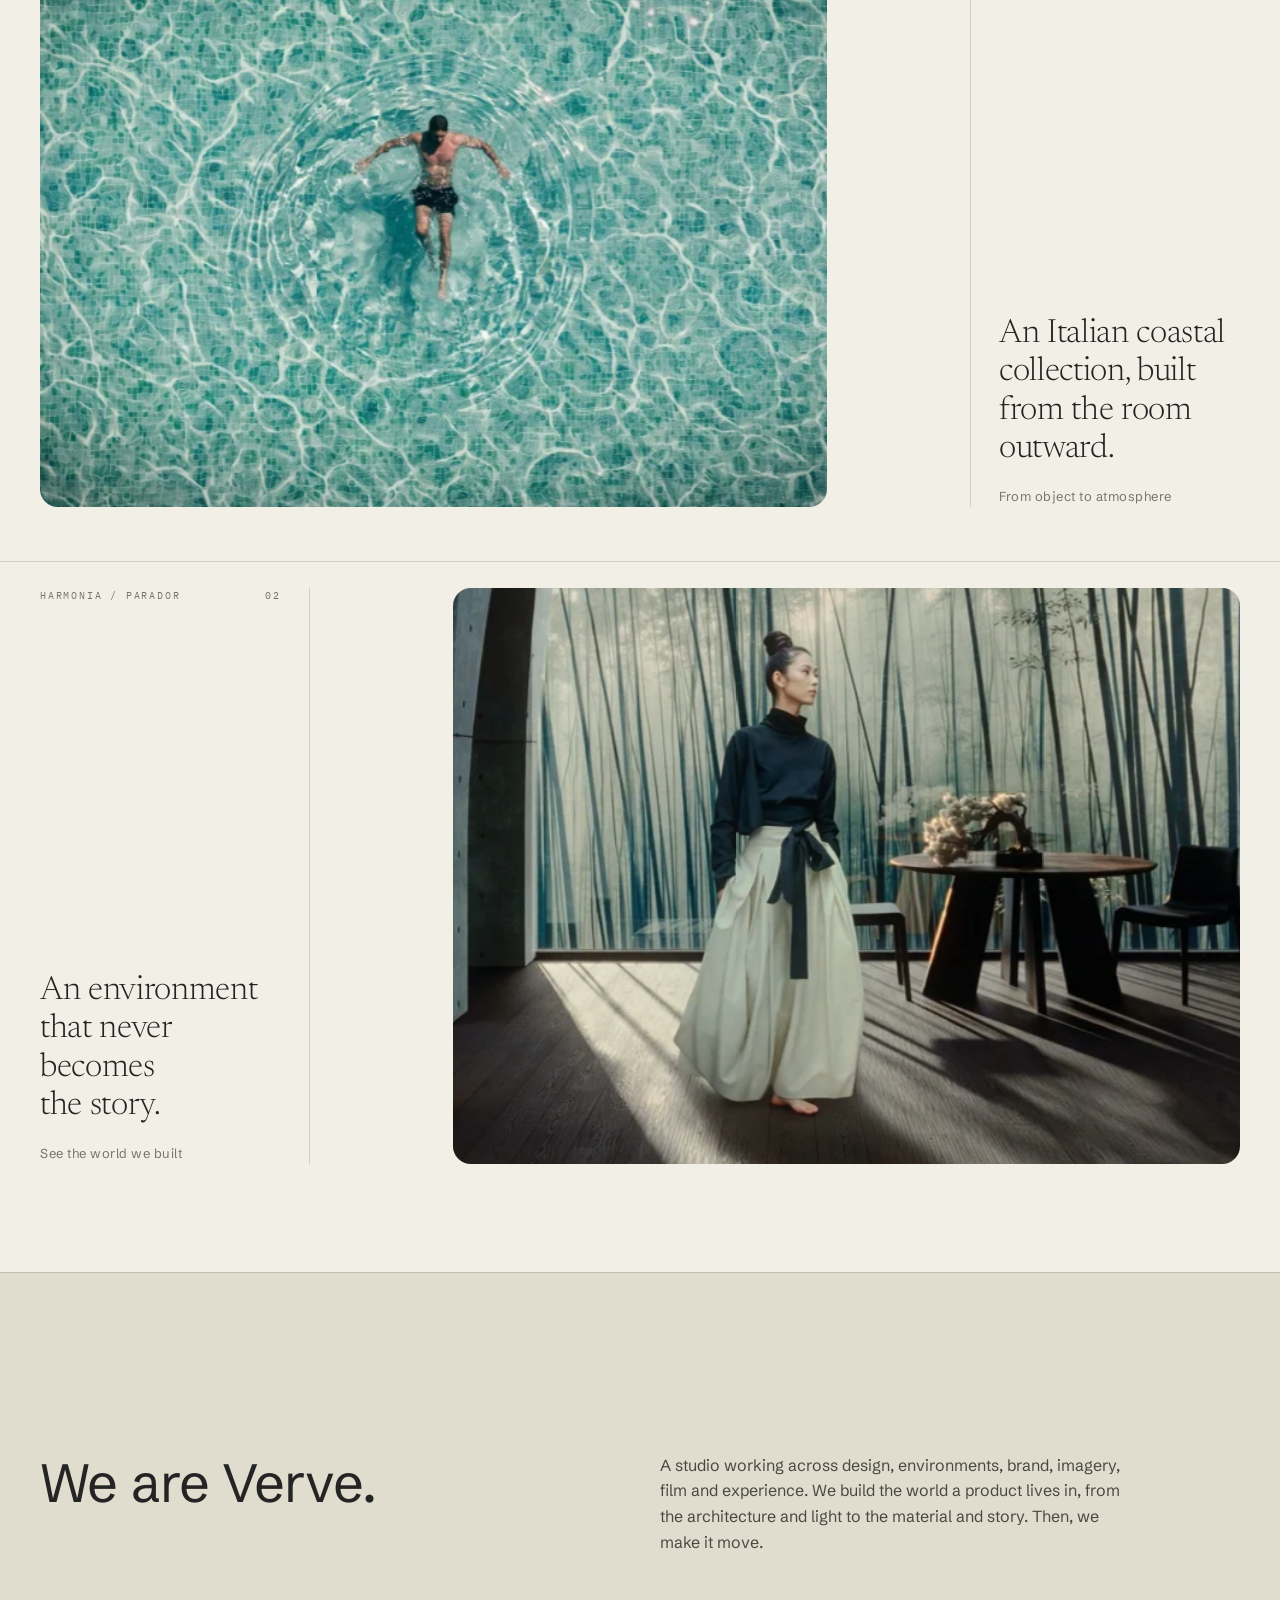
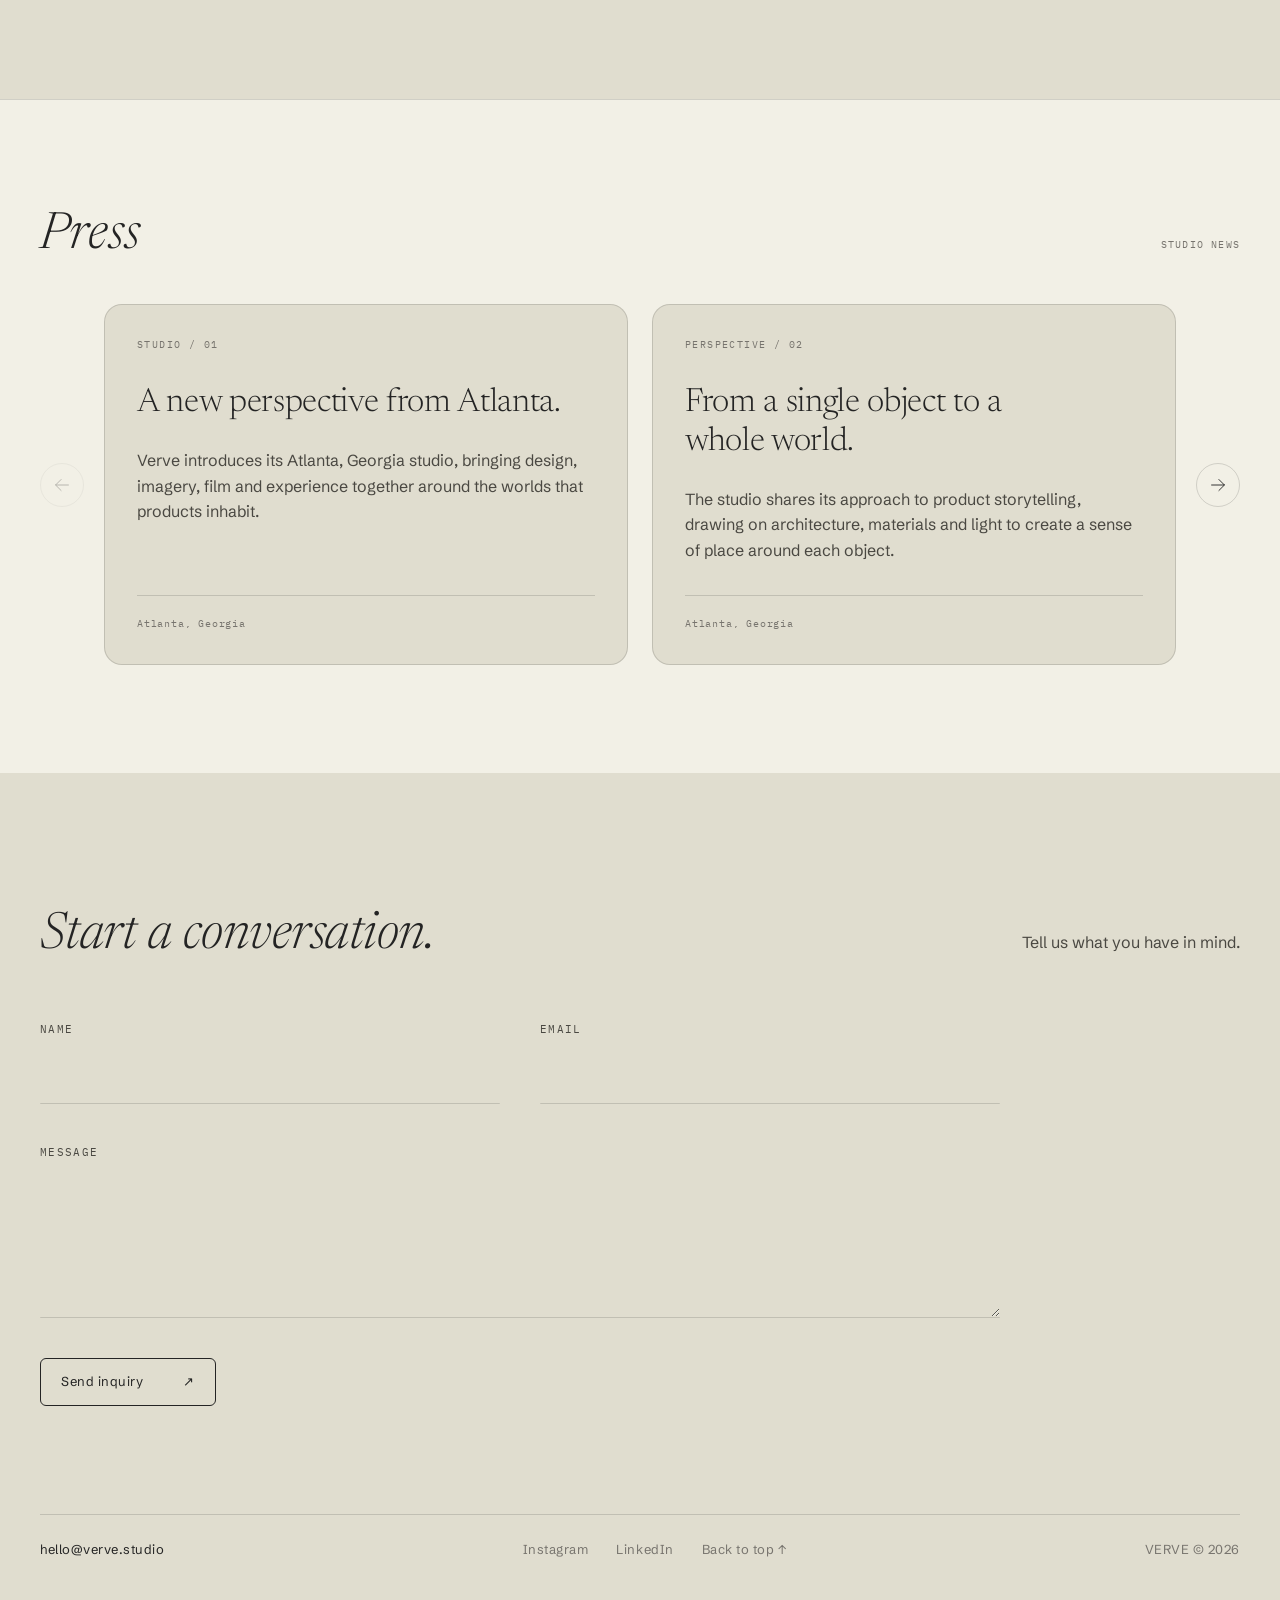
==== commit 81abf35b: "Update to working social links" ====
--- a/index.html
+++ b/index.html
@@ -42,7 +42,10 @@
           <img
             class="home-hero__photo"
             src="./assets/img/verve-coast.webp"
-            srcset="./assets/img/verve-coast-960.webp 960w, ./assets/img/verve-coast.webp 2400w"
+            srcset="
+              ./assets/img/verve-coast-960.webp  960w,
+              ./assets/img/verve-coast.webp     2400w
+            "
             sizes="(max-width: 900px) 150vw, 100vw"
             alt="Sunlit parasols and loungers on a coastal terrace above the sea."
             width="2400"
@@ -50,13 +53,20 @@
             fetchpriority="high"
           />
           <h1 class="home-hero__mark">
-            <img src="./assets/img/verve-mark-cream.webp" alt="Verve" width="860" height="622" />
+            <img
+              src="./assets/img/verve-mark-cream.webp"
+              alt="Verve"
+              width="860"
+              height="622"
+            />
           </h1>
         </div>
       </section>
 
       <section class="home-statement" aria-labelledby="statement-heading">
-        <h2 id="statement-heading">We create <em>worlds</em><br />around products.</h2>
+        <h2 id="statement-heading">
+          We create <em>worlds</em><br />around products.
+        </h2>
       </section>
 
       <section class="featured" id="work" aria-labelledby="featured-heading">
@@ -69,35 +79,58 @@
           <figure class="project__image">
             <img
               src="./assets/img/linea-mare.webp"
-              srcset="./assets/img/linea-mare-900.webp 900w, ./assets/img/linea-mare.webp 1800w"
+              srcset="
+                ./assets/img/linea-mare-900.webp  900w,
+                ./assets/img/linea-mare.webp     1800w
+              "
               sizes="(max-width: 900px) calc(100vw - 40px), 65vw"
               alt="An overhead view of a swimmer surrounded by ripples in a turquoise tiled pool."
-              width="1800" height="1013" loading="lazy" decoding="async"
+              width="1800"
+              height="1013"
+              loading="lazy"
+              decoding="async"
             />
           </figure>
           <div class="project__details">
-            <div class="project__label"><span>Linea Mare</span><span>01</span></div>
+            <div class="project__label">
+              <span>Linea Mare</span><span>01</span>
+            </div>
             <div class="project__description">
-              <h3 id="linea-heading">An Italian coastal collection, built from the room outward.</h3>
+              <h3 id="linea-heading">
+                An Italian coastal collection, built from the room outward.
+              </h3>
               <p>From object to atmosphere</p>
             </div>
           </div>
         </article>
 
-        <article class="project project--reverse" aria-labelledby="harmonia-heading">
+        <article
+          class="project project--reverse"
+          aria-labelledby="harmonia-heading"
+        >
           <figure class="project__image project__image--zoom-out">
             <img
               src="./assets/img/harmonia-parador.webp"
-              srcset="./assets/img/harmonia-parador-900.webp 900w, ./assets/img/harmonia-parador.webp 1800w"
+              srcset="
+                ./assets/img/harmonia-parador-900.webp  900w,
+                ./assets/img/harmonia-parador.webp     1800w
+              "
               sizes="(max-width: 900px) calc(100vw - 40px), 65vw"
               alt="A woman beside a sculptural table in an interior overlooking a bamboo garden."
-              width="1800" height="1013" loading="lazy" decoding="async"
+              width="1800"
+              height="1013"
+              loading="lazy"
+              decoding="async"
             />
           </figure>
           <div class="project__details">
-            <div class="project__label"><span>Harmonia / Parador</span><span>02</span></div>
+            <div class="project__label">
+              <span>Harmonia / Parador</span><span>02</span>
+            </div>
             <div class="project__description">
-              <h3 id="harmonia-heading">An environment that never becomes the story.</h3>
+              <h3 id="harmonia-heading">
+                An environment that never becomes the story.
+              </h3>
               <p>See the world we built</p>
             </div>
           </div>
@@ -109,7 +142,8 @@
         <p>
           A studio working across design, environments, brand, imagery, film and
           experience. We build the world a product lives in, from the
-          architecture and light to the material and story. Then we make it move.
+          architecture and light to the material and story. Then, we make it
+          move.
         </p>
       </section>
 
@@ -132,8 +166,17 @@
             </svg>
           </button>
 
-          <div class="press-carousel__track" id="press-releases" role="region" aria-label="Studio news" tabindex="0">
-            <article class="press-release" aria-labelledby="press-studio-heading">
+          <div
+            class="press-carousel__track"
+            id="press-releases"
+            role="region"
+            aria-label="Studio news"
+            tabindex="0"
+          >
+            <article
+              class="press-release"
+              aria-labelledby="press-studio-heading"
+            >
               <p class="press-release__category">Studio / 01</p>
               <h3 id="press-studio-heading">A new perspective from Atlanta.</h3>
               <p class="press-release__summary">
@@ -144,9 +187,14 @@
               <p class="press-release__location">Atlanta, Georgia</p>
             </article>
 
-            <article class="press-release" aria-labelledby="press-worlds-heading">
+            <article
+              class="press-release"
+              aria-labelledby="press-worlds-heading"
+            >
               <p class="press-release__category">Perspective / 02</p>
-              <h3 id="press-worlds-heading">From a single object to a whole world.</h3>
+              <h3 id="press-worlds-heading">
+                From a single object to a whole world.
+              </h3>
               <p class="press-release__summary">
                 The studio shares its approach to product storytelling, drawing
                 on architecture, materials and light to create a sense of place
@@ -155,9 +203,14 @@
               <p class="press-release__location">Atlanta, Georgia</p>
             </article>
 
-            <article class="press-release" aria-labelledby="press-editorial-heading">
+            <article
+              class="press-release"
+              aria-labelledby="press-editorial-heading"
+            >
               <p class="press-release__category">Collaboration / 03</p>
-              <h3 id="press-editorial-heading">An editorial study in light and material.</h3>
+              <h3 id="press-editorial-heading">
+                An editorial study in light and material.
+              </h3>
               <p class="press-release__summary">
                 Verve presents an editorial collaboration exploring the
                 relationship between objects and their surroundings through
@@ -166,13 +219,16 @@
               <p class="press-release__location">Atlanta, Georgia</p>
             </article>
 
-            <article class="press-release" aria-labelledby="press-motion-heading">
+            <article
+              class="press-release"
+              aria-labelledby="press-motion-heading"
+            >
               <p class="press-release__category">Motion / 04</p>
               <h3 id="press-motion-heading">Objects in motion.</h3>
               <p class="press-release__summary">
-                Verve explores how movement, rhythm and sound can bring a product
-                story to life, extending its Atlanta studio's practice from still
-                imagery into film.
+                Verve explores how movement, rhythm and sound can bring a
+                product story to life, extending its Atlanta studio's practice
+                from still imagery into film.
               </p>
               <p class="press-release__location">Atlanta, Georgia</p>
             </article>
@@ -199,18 +255,39 @@
         <p>Tell us what you have in mind.</p>
       </div>
 
-      <form class="contact-form" method="post" aria-labelledby="contact-heading">
+      <form
+        class="contact-form"
+        method="post"
+        aria-labelledby="contact-heading"
+      >
         <div class="contact-form__field">
           <label for="contact-name">Name</label>
-          <input id="contact-name" name="name" type="text" autocomplete="name" required />
+          <input
+            id="contact-name"
+            name="name"
+            type="text"
+            autocomplete="name"
+            required
+          />
         </div>
         <div class="contact-form__field">
           <label for="contact-email">Email</label>
-          <input id="contact-email" name="email" type="email" autocomplete="email" required />
+          <input
+            id="contact-email"
+            name="email"
+            type="email"
+            autocomplete="email"
+            required
+          />
         </div>
         <div class="contact-form__field contact-form__field--message">
           <label for="contact-message">Message</label>
-          <textarea id="contact-message" name="message" rows="4" required></textarea>
+          <textarea
+            id="contact-message"
+            name="message"
+            rows="4"
+            required
+          ></textarea>
         </div>
         <div class="contact-form__actions">
           <button class="contact-form__send" type="submit">
@@ -220,10 +297,22 @@
       </form>
 
       <div class="contact-footer__row">
-        <a class="contact-footer__email" href="mailto:hello@verve.studio">hello@verve.studio</a>
+        <a class="contact-footer__email" href="mailto:hello@verve.studio"
+          >hello@verve.studio</a
+        >
         <nav aria-label="More from Verve">
-          <a href="#">Instagram</a>
-          <a href="#">LinkedIn</a>
+          <a
+            href="https://www.instagram.com/oakeyagency/"
+            target="_blank"
+            rel="noopener noreferrer"
+            >Instagram</a
+          >
+          <a
+            href="https://www.linkedin.com/company/verve-by-oakey/"
+            target="_blank"
+            rel="noopener noreferrer"
+            >LinkedIn</a
+          >
           <a href="#top">Back to top <span aria-hidden="true">&#8593;</span></a>
         </nav>
         <span>VERVE &copy; 2026</span>
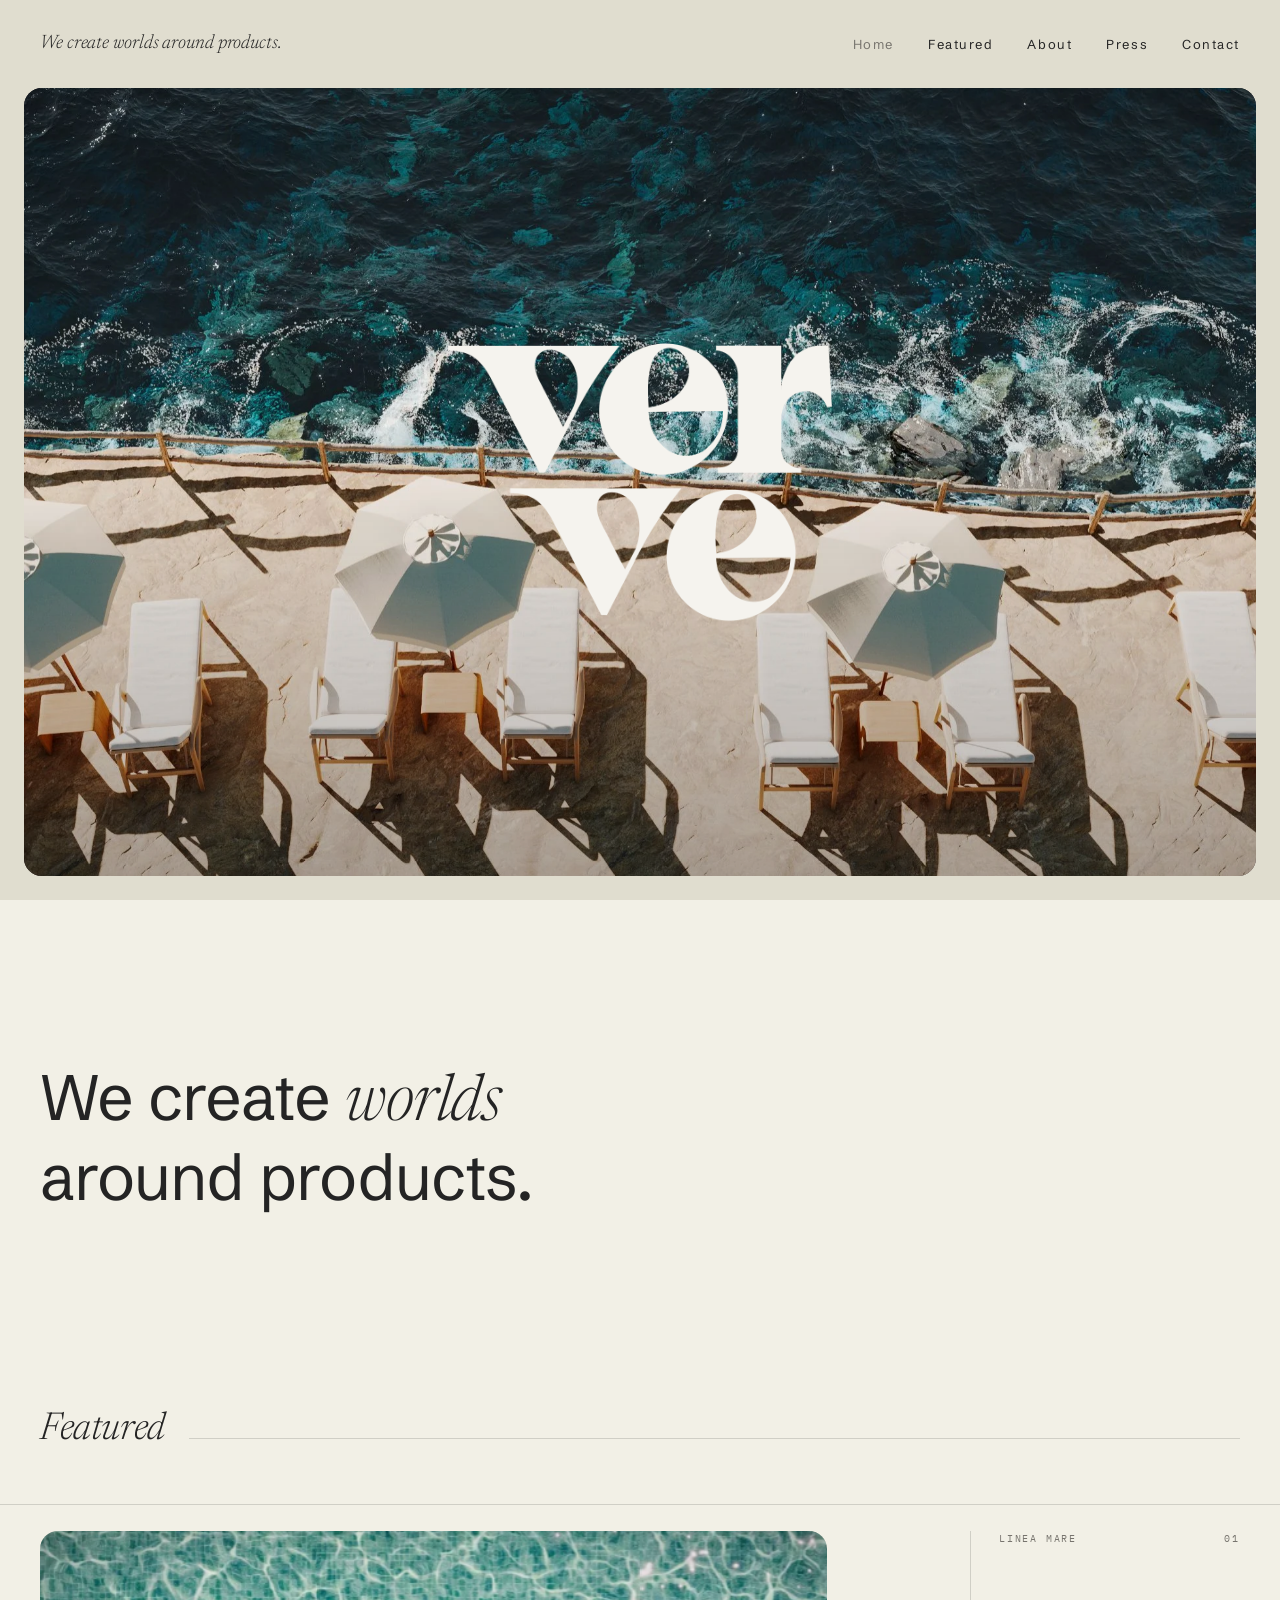
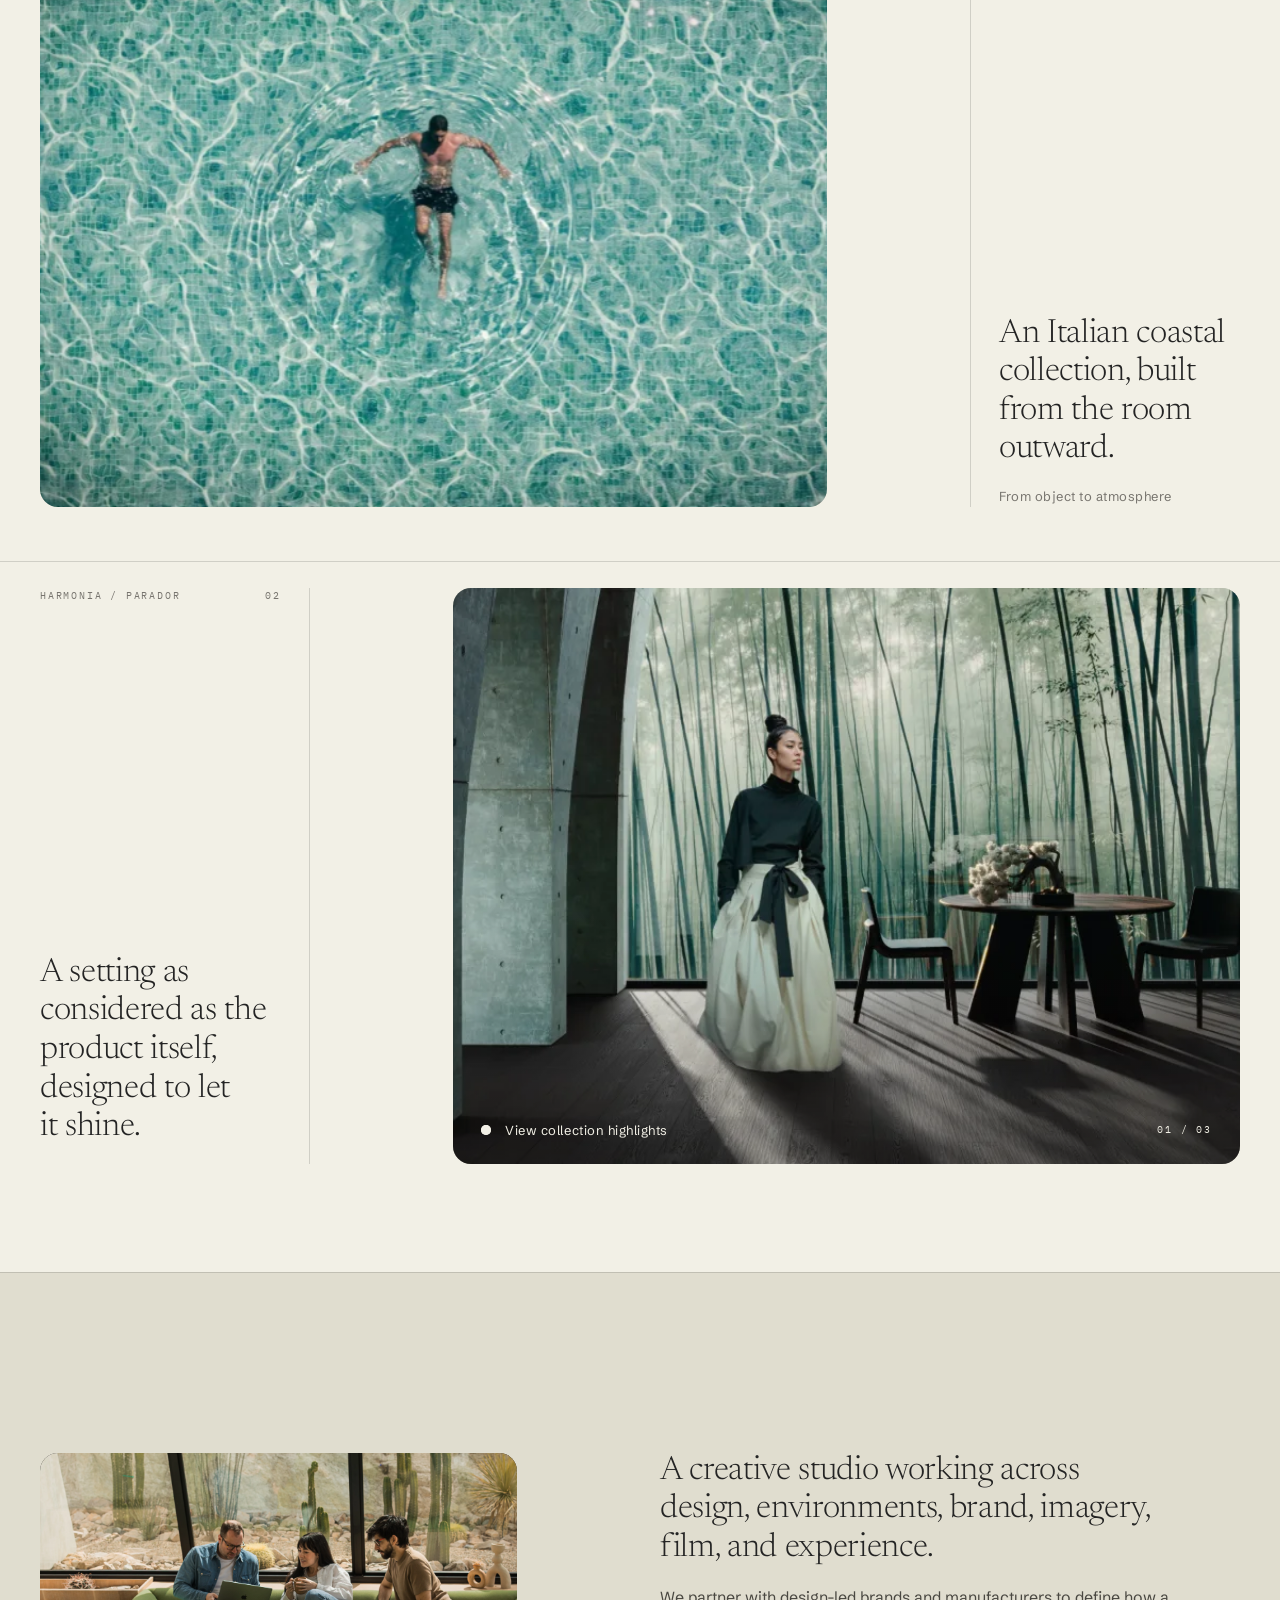
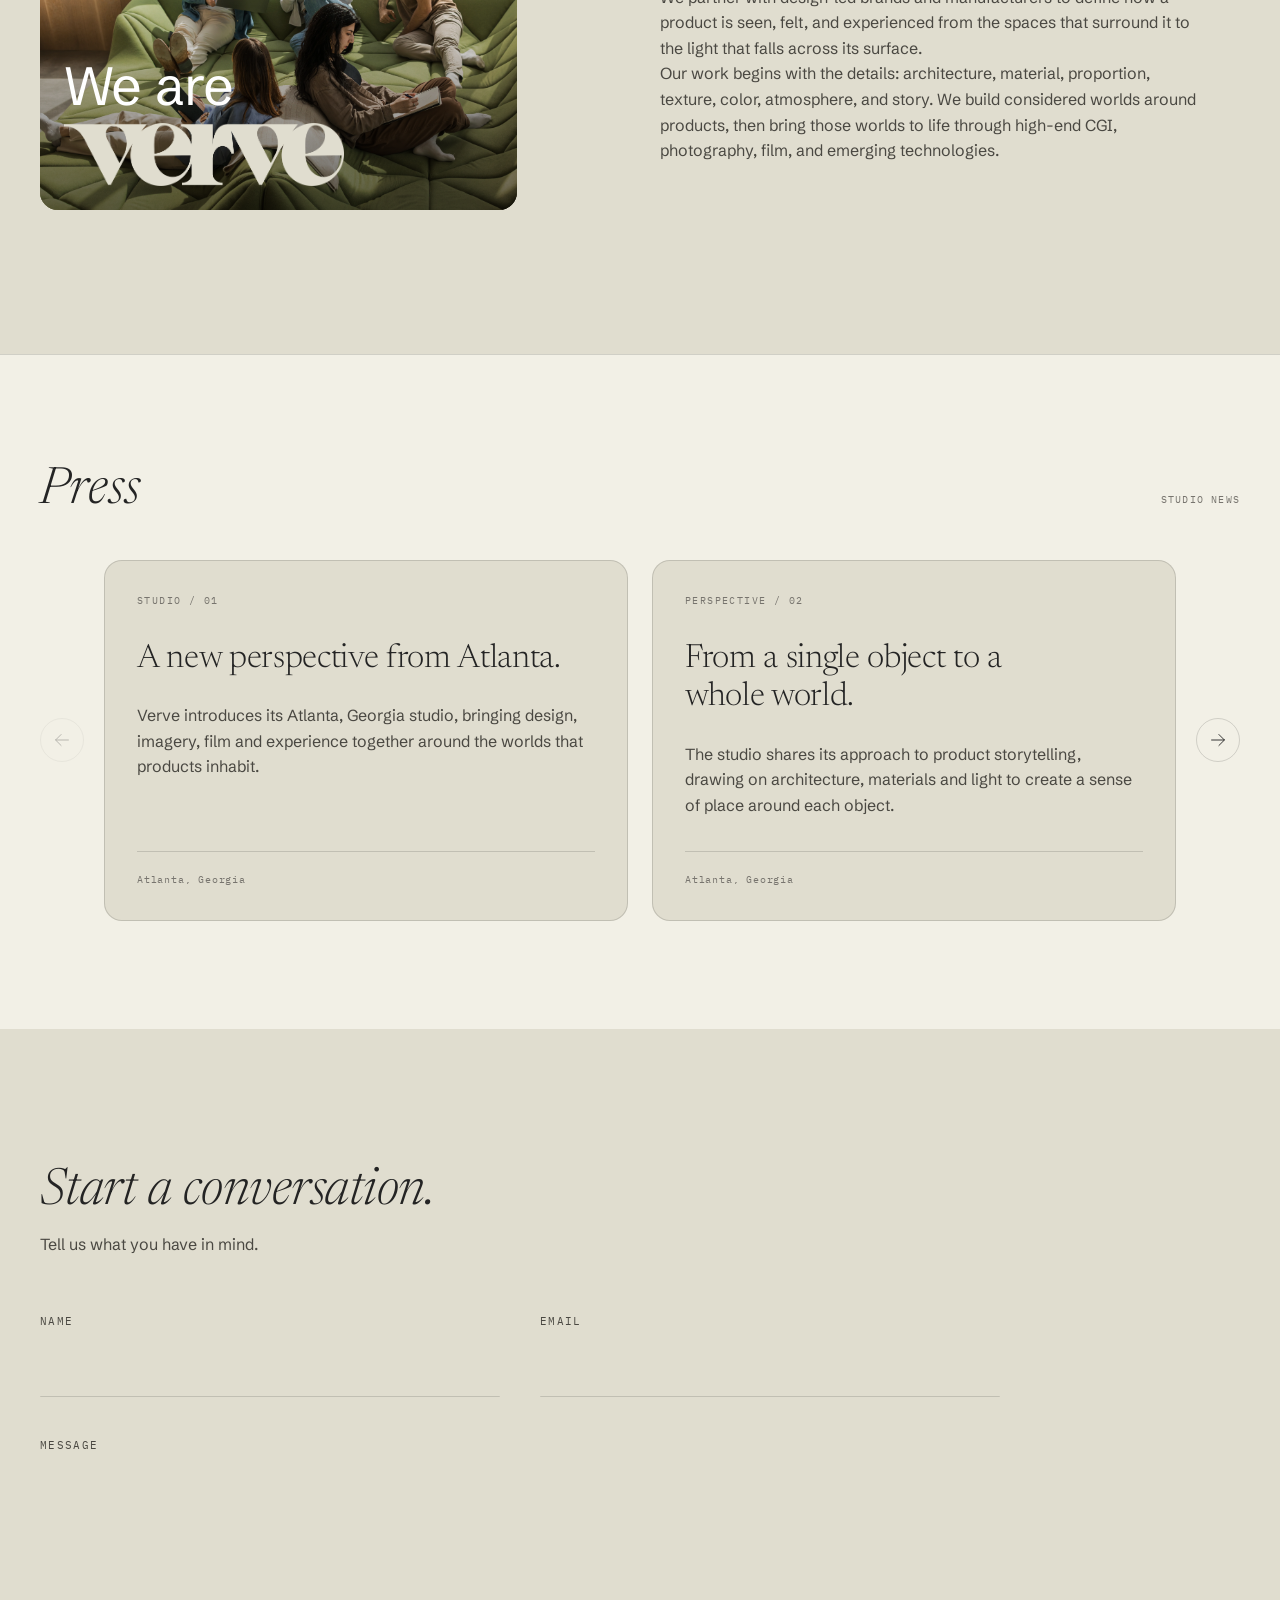
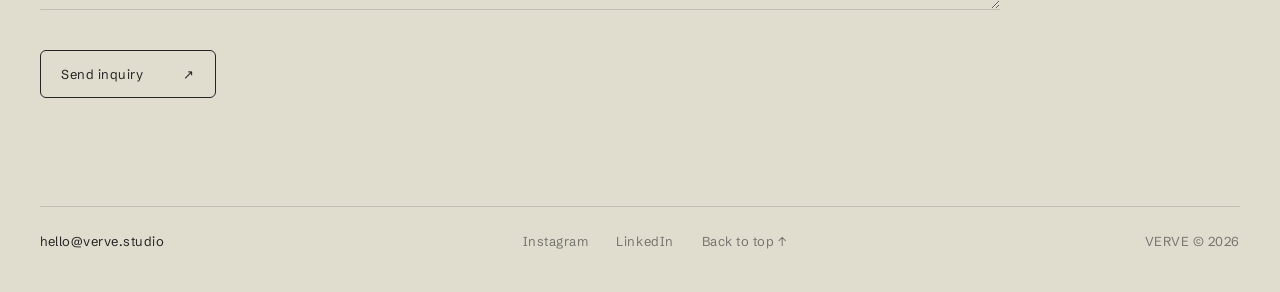
==== commit 4b4f2bf6: "Add the team photo and wordmark to About. Add a responsive, keyboard-accessible carousel with Favo, " ====
--- a/index.html
+++ b/index.html
@@ -10,7 +10,7 @@
       content="Verve is a studio working across design, environments, brand, imagery, film and experience. We create worlds around products."
     />
     <link rel="stylesheet" href="./home.css" />
-    <script src="./home.js" defer></script>
+    <script src="./home.js?v=collection-carousel-1" defer></script>
   </head>
   <body class="home-page" id="top">
     <a class="skip-link" href="#main">Skip to content</a>
@@ -108,20 +108,80 @@
           class="project project--reverse"
           aria-labelledby="harmonia-heading"
         >
-          <figure class="project__image project__image--zoom-out">
-            <img
-              src="./assets/img/harmonia-parador.webp"
+          <figure
+            class="project__image project__image--carousel"
+            role="group"
+            aria-roledescription="carousel"
+            aria-label="Harmonia / Parador collection highlights"
+          >
+            <img
+              class="project__slide is-active"
+              src="./assets/img/harmonia-nexus-2400.webp"
               srcset="
-                ./assets/img/harmonia-parador-900.webp  900w,
-                ./assets/img/harmonia-parador.webp     1800w
+                ./assets/img/harmonia-nexus-900.webp   900w,
+                ./assets/img/harmonia-nexus-1800.webp 1800w,
+                ./assets/img/harmonia-nexus-2400.webp 2400w
               "
               sizes="(max-width: 900px) calc(100vw - 40px), 65vw"
-              alt="A woman beside a sculptural table in an interior overlooking a bamboo garden."
-              width="1800"
-              height="1013"
+              alt="A woman stands beside a sculptural dining table in a bamboo-lined interior."
+              width="2400"
+              height="1444"
               loading="lazy"
               decoding="async"
-            />
+              aria-hidden="false"
+            />
+            <img
+              class="project__slide"
+              src="./assets/img/harmonia-favo-2400.webp"
+              srcset="
+                ./assets/img/harmonia-favo-900.webp   900w,
+                ./assets/img/harmonia-favo-1800.webp 1800w,
+                ./assets/img/harmonia-favo-2400.webp 2400w
+              "
+              sizes="(max-width: 900px) calc(100vw - 40px), 65vw"
+              alt="A woman in a light suit stands in a sunlit timber room beside sculptural furniture."
+              width="2400"
+              height="1444"
+              loading="lazy"
+              decoding="async"
+              aria-hidden="true"
+            />
+            <img
+              class="project__slide"
+              src="./assets/img/harmonia-ripplum-2400.webp"
+              srcset="
+                ./assets/img/harmonia-ripplum-900.webp   900w,
+                ./assets/img/harmonia-ripplum-1800.webp 1800w,
+                ./assets/img/harmonia-ripplum-2400.webp 2400w
+              "
+              sizes="(max-width: 900px) calc(100vw - 40px), 65vw"
+              alt="A man relaxes in a chair beside a panoramic mountain view."
+              width="2400"
+              height="1444"
+              loading="lazy"
+              decoding="async"
+              aria-hidden="true"
+            />
+            <button
+              class="project__carousel-control"
+              type="button"
+              aria-label="Show the next collection highlight"
+              aria-describedby="harmonia-carousel-status"
+            ></button>
+            <div class="project__carousel-scrim" aria-hidden="true"></div>
+            <div class="project__carousel-hint" aria-hidden="true">
+              <span class="project__carousel-prompt">
+                <span class="project__carousel-pulse"></span>
+                View collection highlights
+              </span>
+              <span class="project__carousel-counter" aria-live="polite">01 / 03</span>
+            </div>
+            <span
+              class="visually-hidden project__carousel-status"
+              id="harmonia-carousel-status"
+              aria-live="polite"
+              >Image 1 of 3</span
+            >
           </figure>
           <div class="project__details">
             <div class="project__label">
@@ -129,22 +189,50 @@
             </div>
             <div class="project__description">
               <h3 id="harmonia-heading">
-                An environment that never becomes the story.
+                A setting as considered as the product itself, designed to let it shine.
               </h3>
-              <p>See the world we built</p>
             </div>
           </div>
         </article>
       </section>
 
       <section class="studio" id="about" aria-labelledby="studio-heading">
-        <h2 id="studio-heading">We are Verve.</h2>
-        <p>
-          A studio working across design, environments, brand, imagery, film and
-          experience. We build the world a product lives in, from the
-          architecture and light to the material and story. Then, we make it
-          move.
-        </p>
+        <figure class="studio__image">
+          <img
+            class="studio__photo"
+            src="./assets/img/verve-team-900.webp"
+            alt="The Verve team together in the studio."
+            width="900"
+            loading="lazy"
+            decoding="async"
+          />
+          <h2 id="studio-heading">
+            We are
+            <img
+              class="studio__wordmark"
+              src="./assets/img/verve-paper.png"
+              alt="Verve"
+              width="1298"
+              height="294"
+            />
+          </h2>
+        </figure>
+        <div class="studio__copy">
+          <h3 class="studio__intro">
+            A creative studio working across design, environments,
+            brand, imagery, film, and experience.
+          </h3>
+          <p>
+            We partner with design-led brands and manufacturers to define how a
+            product is seen, felt, and experienced from the spaces that surround
+            it to the light that falls across its surface.
+            <br />
+            Our work begins with the details: architecture, material,
+            proportion, texture, color, atmosphere, and story. We build
+            considered worlds around products, then bring those worlds to life
+            through high-end CGI, photography, film, and emerging technologies.
+          </p>
+        </div>
       </section>
 
       <section class="press-section" id="press" aria-labelledby="press-heading">
@@ -294,6 +382,7 @@
             Send inquiry <span aria-hidden="true">&#8599;</span>
           </button>
         </div>
+        <p class="contact-form__status" role="status" aria-live="polite" hidden></p>
       </form>
 
       <div class="contact-footer__row">
--- a/home.css
+++ b/home.css
@@ -264,6 +264,106 @@
   object-fit: cover;
 }
 
+.project__image--carousel {
+  cursor: pointer;
+}
+
+.project__carousel-control {
+  position: absolute;
+  z-index: 3;
+  inset: 0;
+  width: 100%;
+  height: 100%;
+  padding: 0;
+  border: 0;
+  background: transparent;
+  cursor: pointer;
+}
+
+.project__carousel-control:focus-visible {
+  outline: 2px solid var(--paper-light);
+  outline-offset: -5px;
+}
+
+.visually-hidden {
+  position: absolute;
+  width: 1px;
+  height: 1px;
+  padding: 0;
+  overflow: hidden;
+  clip: rect(0, 0, 0, 0);
+  white-space: nowrap;
+  clip-path: inset(50%);
+}
+
+.project__image--carousel .project__slide {
+  opacity: 0;
+  transition: opacity 1.4s ease;
+}
+
+.project__image--carousel .project__slide.is-active {
+  opacity: 1;
+}
+
+.project__carousel-scrim {
+  position: absolute;
+  z-index: 1;
+  inset: 0;
+  background: linear-gradient(transparent 55%, rgb(0 0 0 / 32%));
+  pointer-events: none;
+}
+
+.project__carousel-hint {
+  position: absolute;
+  z-index: 2;
+  right: 28px;
+  bottom: 26px;
+  left: 28px;
+  display: flex;
+  align-items: center;
+  justify-content: space-between;
+  gap: 24px;
+  color: var(--paper-light);
+  pointer-events: none;
+}
+
+.project__carousel-prompt {
+  display: flex;
+  align-items: center;
+  gap: 14px;
+  font-size: 13px;
+  letter-spacing: 0.04em;
+}
+
+.project__carousel-counter {
+  font-family: "IBM Plex Mono", monospace;
+  font-size: 10px;
+  letter-spacing: 0.18em;
+}
+
+.project__carousel-pulse {
+  position: relative;
+  width: 10px;
+  height: 10px;
+  flex: none;
+  border-radius: 50%;
+  background: currentColor;
+}
+
+.project__carousel-pulse::before {
+  position: absolute;
+  inset: 0;
+  border-radius: inherit;
+  background: currentColor;
+  content: "";
+  animation: project-carousel-pulse 2.4s ease-out infinite;
+}
+
+@keyframes project-carousel-pulse {
+  0% { transform: scale(1); opacity: 0.7; }
+  70%, 100% { transform: scale(2.6); opacity: 0; }
+}
+
 .project__image--animated img {
   animation: coast-drift 18s ease-out both;
   animation-play-state: paused;
@@ -302,7 +402,8 @@
   text-transform: uppercase;
 }
 
-.project__description h3 {
+.project__description h3,
+.studio__intro {
   margin: 0 0 16px;
   font-family: "Newsreader", serif;
   font-weight: 300;
@@ -342,16 +443,29 @@
 }
 
 .studio h2 {
-  grid-column: 1 / 6;
-  margin: 0;
+  display: flex;
+  flex-flow: row wrap;
+  align-items: center;
+  gap: 8px 12px;
+  position: absolute;
+  z-index: 1;
+  right: 24px;
+  bottom: 24px;
+  left: 24px;
+  margin: 0;
+  color: #fff;
   font-weight: 400;
   font-size: clamp(32px, 4.2vw, 62px);
   line-height: 1.1;
   letter-spacing: -0.015em;
 }
 
+.studio__copy {
+  grid-column: 7 / 13;
+  grid-row: 1;
+}
+
 .studio p {
-  grid-column: 7 / 12;
   max-width: 34em;
   margin: 0;
   color: var(--body-copy);
@@ -360,16 +474,53 @@
   text-wrap: pretty;
 }
 
+.studio__intro {
+  max-width: 15em;
+  margin-bottom: 16px;
+}
+
+.studio__image {
+  position: relative;
+  grid-column: 1 / 6;
+  grid-row: 1;
+  width: 100%;
+  aspect-ratio: 4 / 3;
+  margin: 0;
+  overflow: hidden;
+  border-radius: 18px;
+  background: #292720;
+}
+
+.studio__image::after {
+  position: absolute;
+  inset: 35% 0 0;
+  background: linear-gradient(transparent, rgb(0 0 0 / 55%));
+  content: "";
+}
+
+.studio__image .studio__photo {
+  position: absolute;
+  width: 100%;
+  height: 100%;
+  object-fit: cover;
+  object-position: center;
+}
+
+.studio__image .studio__wordmark {
+  position: relative;
+  width: min(100%, 280px);
+  height: auto;
+}
+
 .contact-footer {
   padding: clamp(90px, 15vh, 180px) var(--gutter) 40px;
 }
 
 .contact-intro {
   display: flex;
-  flex-wrap: wrap;
-  align-items: baseline;
-  justify-content: space-between;
-  gap: 24px;
+  flex-direction: column;
+  align-items: flex-start;
+  gap: 12px;
   margin-bottom: 56px;
 }
 
@@ -447,6 +598,18 @@
 .contact-form__actions {
   display: flex;
   justify-content: flex-start;
+}
+
+.contact-form__status {
+  grid-column: 1 / -1;
+  margin: -20px 0 0;
+  color: var(--body-copy);
+  font-size: 14px;
+  line-height: 1.6;
+}
+
+.contact-form__status a {
+  text-decoration: underline;
 }
 
 .contact-form__send {
@@ -866,9 +1029,14 @@
     padding-block: 100px;
   }
 
-  .studio h2,
-  .studio p {
+  .studio__copy {
     grid-column: 1;
+    grid-row: auto;
+  }
+
+  .studio__image {
+    grid-column: 1;
+    grid-row: auto;
   }
 
   .contact-footer {
@@ -898,8 +1066,11 @@
   }
 
   .home-hero__photo,
-  .project__image--animated img {
+  .project__image--animated img,
+  .project__image--carousel .project__slide,
+  .project__carousel-pulse::before {
     animation: none;
+    transition: none;
   }
 
   .home-menu-toggle span {
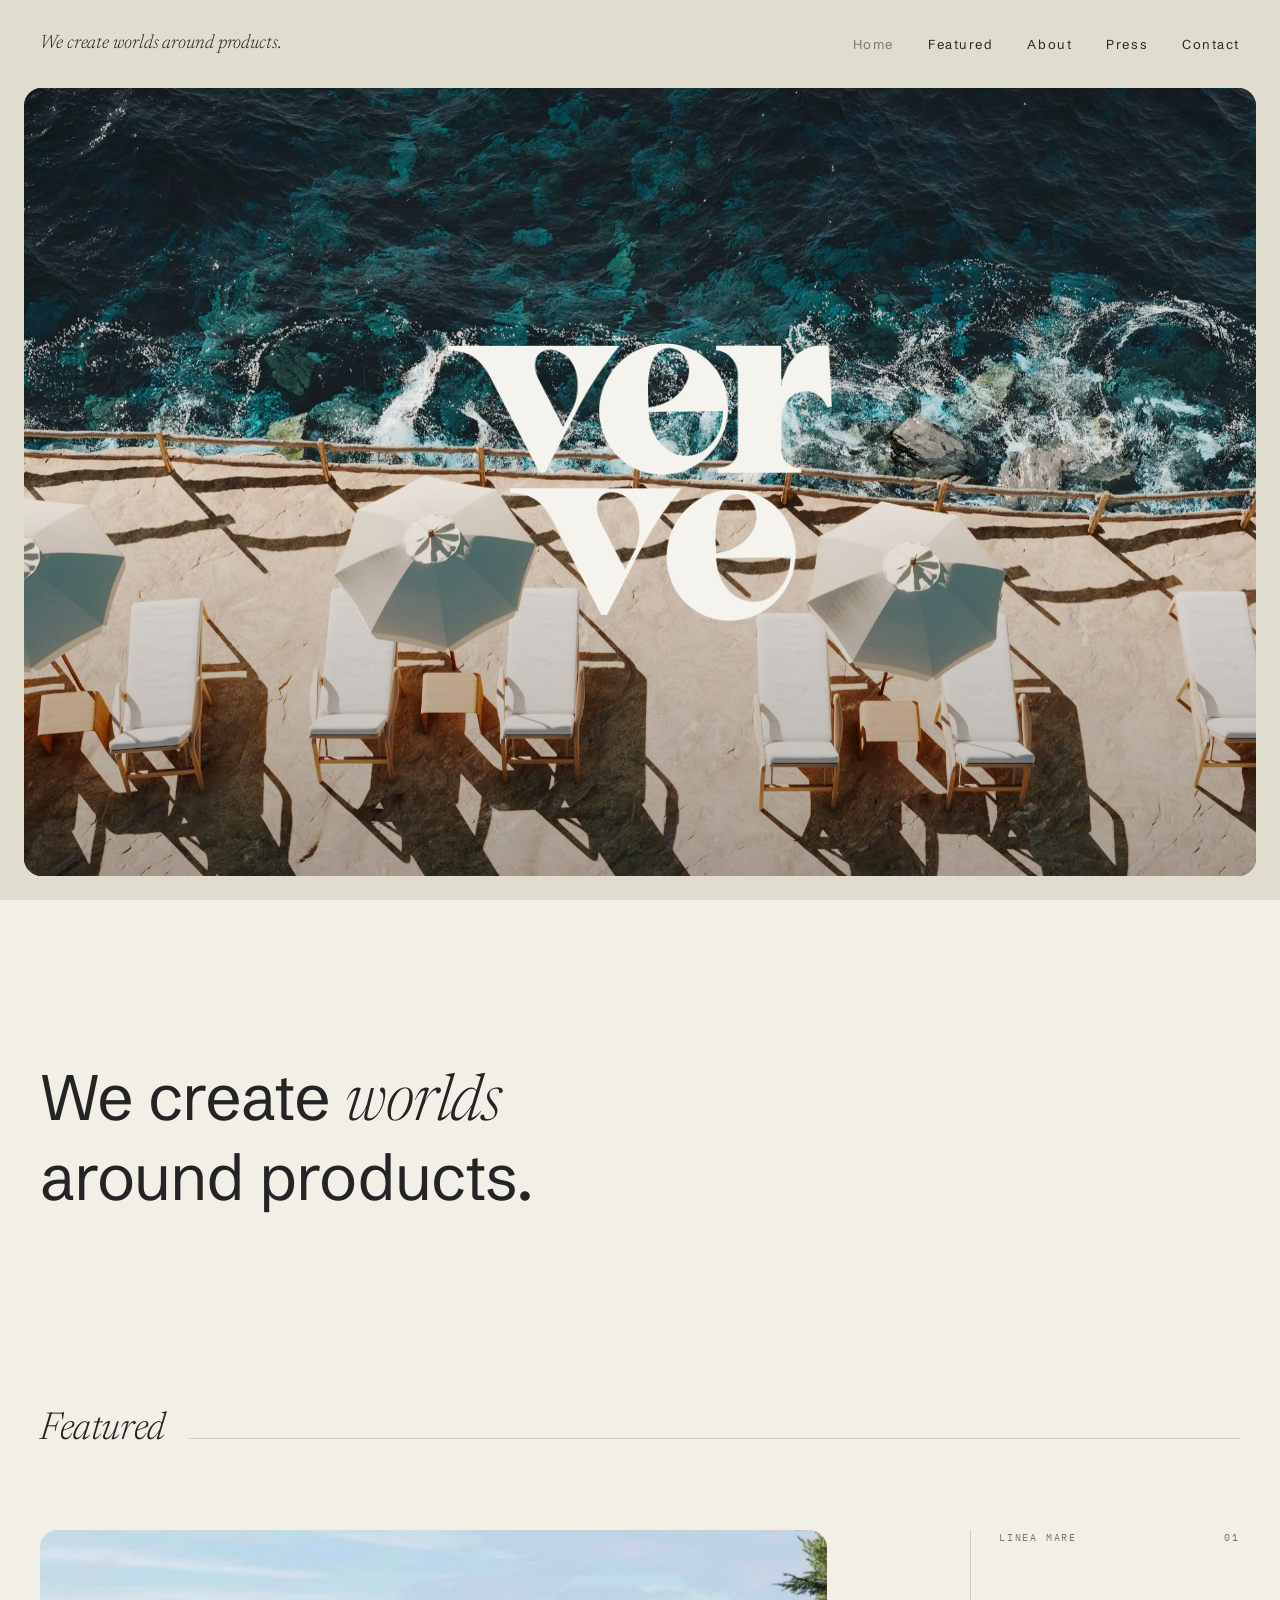
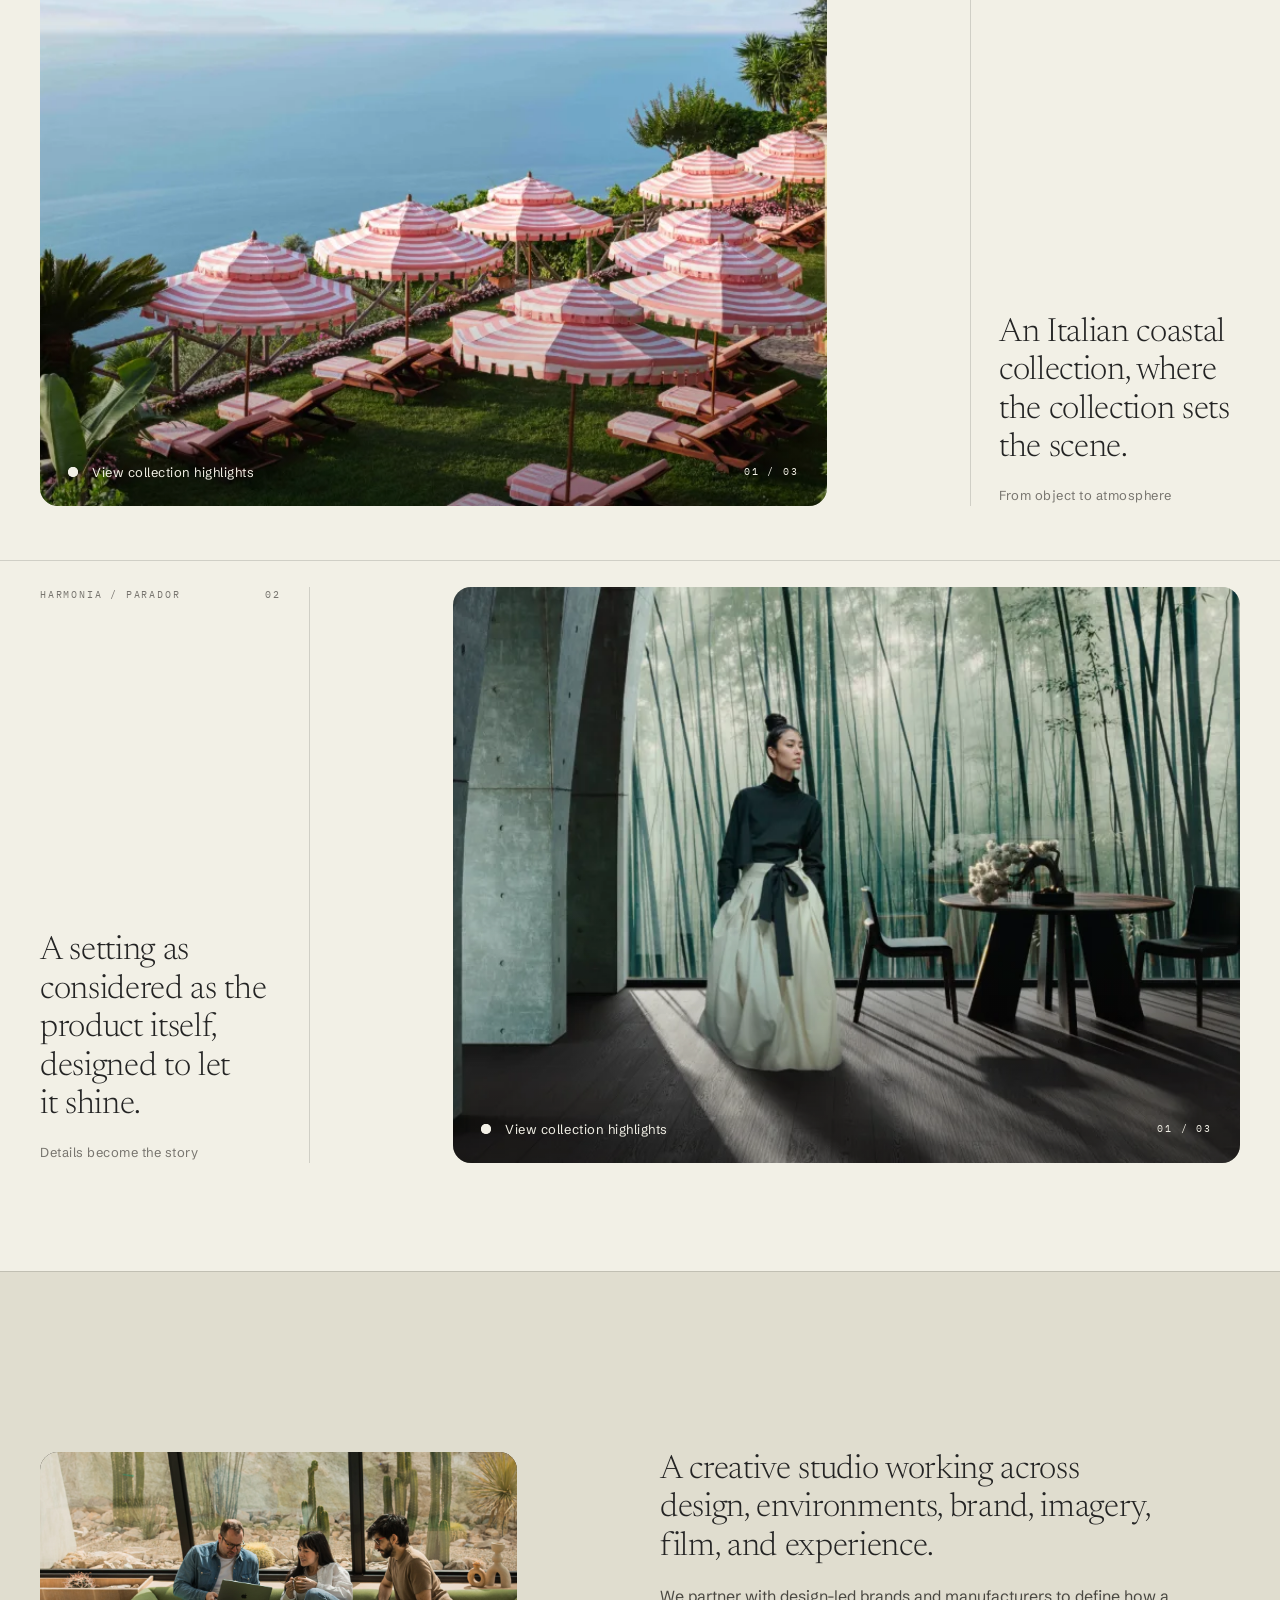
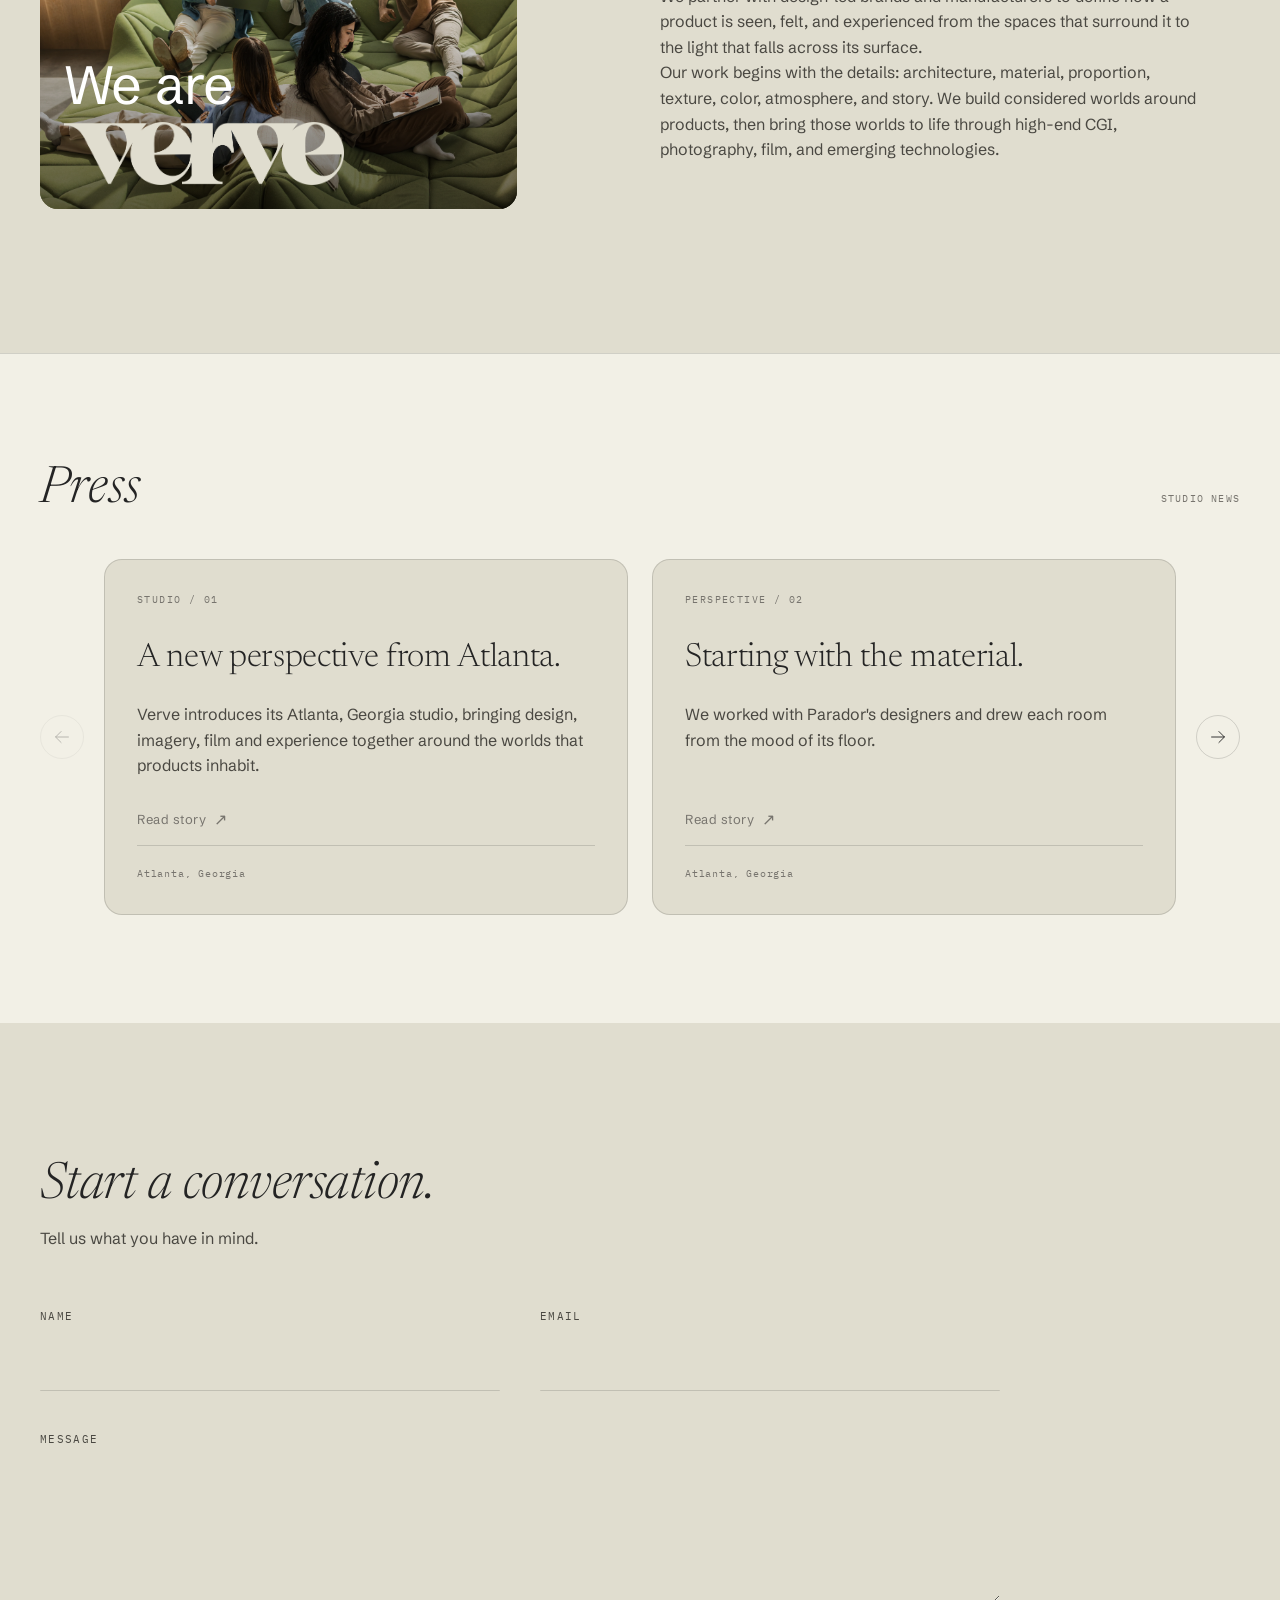
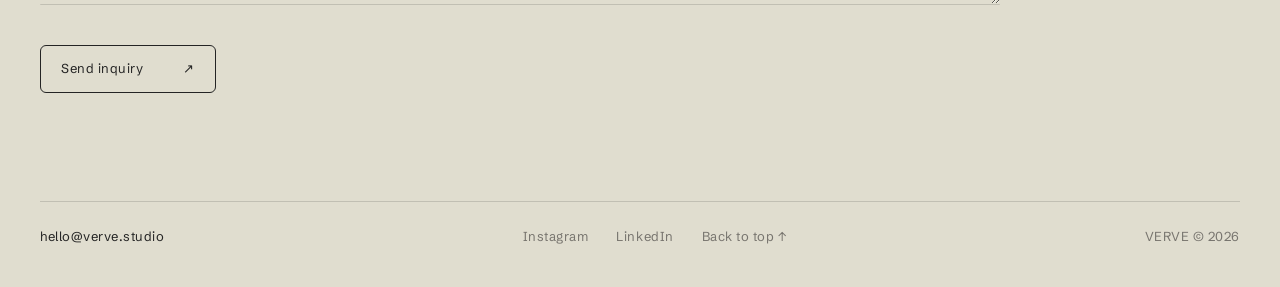
==== commit 49a5f23f: "Update project imagery and add interactive press stories" ====
--- a/index.html
+++ b/index.html
@@ -9,14 +9,19 @@
       name="description"
       content="Verve is a studio working across design, environments, brand, imagery, film and experience. We create worlds around products."
     />
-    <link rel="stylesheet" href="./home.css" />
-    <script src="./home.js?v=collection-carousel-1" defer></script>
+    <link rel="stylesheet" href="./home.css?v=press-dialog-7" />
+    <script src="./home.js?v=press-dialog-2" defer></script>
   </head>
   <body class="home-page" id="top">
     <a class="skip-link" href="#main">Skip to content</a>
 
     <header class="home-header">
-      <a class="home-tagline" href="#top">We create worlds around products.</a>
+      <div class="home-header__brand">
+        <a class="home-header__logo" href="#top" aria-label="Verve home">
+          <img src="./assets/img/logo-black.png" alt="" width="860" height="622" />
+        </a>
+        <a class="home-tagline" href="#top">We create worlds around products.</a>
+      </div>
       <button
         class="home-menu-toggle"
         type="button"
@@ -76,20 +81,80 @@
         </div>
 
         <article class="project" aria-labelledby="linea-heading">
-          <figure class="project__image">
-            <img
-              src="./assets/img/linea-mare.webp"
+          <figure
+            class="project__image project__image--carousel"
+            role="group"
+            aria-roledescription="carousel"
+            aria-label="Linea Mare collection highlights"
+          >
+            <img
+              class="project__slide is-active"
+              src="./assets/img/linea-mare-umbrellas-2400.webp"
               srcset="
-                ./assets/img/linea-mare-900.webp  900w,
-                ./assets/img/linea-mare.webp     1800w
+                ./assets/img/linea-mare-umbrellas-900.webp   900w,
+                ./assets/img/linea-mare-umbrellas-1800.webp 1800w,
+                ./assets/img/linea-mare-umbrellas-2400.webp 2400w
               "
               sizes="(max-width: 900px) calc(100vw - 40px), 65vw"
-              alt="An overhead view of a swimmer surrounded by ripples in a turquoise tiled pool."
-              width="1800"
-              height="1013"
+              alt="Rows of striped umbrellas overlooking a Mediterranean coastline."
+              width="2400"
+              height="1444"
               loading="lazy"
               decoding="async"
-            />
+              aria-hidden="false"
+            />
+            <img
+              class="project__slide"
+              src="./assets/img/linea-mare-bedroom-2400.webp"
+              srcset="
+                ./assets/img/linea-mare-bedroom-900.webp   900w,
+                ./assets/img/linea-mare-bedroom-1800.webp 1800w,
+                ./assets/img/linea-mare-bedroom-2400.webp 2400w
+              "
+              sizes="(max-width: 900px) calc(100vw - 40px), 65vw"
+              alt="A couple in a coastal bedroom overlooking the sea at sunset."
+              width="2400"
+              height="1444"
+              loading="lazy"
+              decoding="async"
+              aria-hidden="true"
+            />
+            <img
+              class="project__slide"
+              src="./assets/img/linea-mare-pool-2400.webp"
+              srcset="
+                ./assets/img/linea-mare-pool-900.webp   900w,
+                ./assets/img/linea-mare-pool-1800.webp 1800w,
+                ./assets/img/linea-mare-pool-2400.webp 2400w
+              "
+              sizes="(max-width: 900px) calc(100vw - 40px), 65vw"
+              alt="A woman looks out over the sea beside a swimming pool and striped loungers."
+              width="2400"
+              height="1444"
+              loading="lazy"
+              decoding="async"
+              aria-hidden="true"
+            />
+            <button
+              class="project__carousel-control"
+              type="button"
+              aria-label="Show the next collection highlight"
+              aria-describedby="linea-carousel-status"
+            ></button>
+            <div class="project__carousel-scrim" aria-hidden="true"></div>
+            <div class="project__carousel-hint" aria-hidden="true">
+              <span class="project__carousel-prompt">
+                <span class="project__carousel-pulse"></span>
+                View collection highlights
+              </span>
+              <span class="project__carousel-counter" aria-live="polite">01 / 03</span>
+            </div>
+            <span
+              class="visually-hidden project__carousel-status"
+              id="linea-carousel-status"
+              aria-live="polite"
+              >Image 1 of 3</span
+            >
           </figure>
           <div class="project__details">
             <div class="project__label">
@@ -97,7 +162,7 @@
             </div>
             <div class="project__description">
               <h3 id="linea-heading">
-                An Italian coastal collection, built from the room outward.
+                An Italian coastal collection, where the collection sets the scene.
               </h3>
               <p>From object to atmosphere</p>
             </div>
@@ -191,6 +256,7 @@
               <h3 id="harmonia-heading">
                 A setting as considered as the product itself, designed to let it shine.
               </h3>
+              <p>Details become the story</p>
             </div>
           </div>
         </article>
@@ -263,6 +329,9 @@
           >
             <article
               class="press-release"
+              role="button"
+              tabindex="0"
+              aria-haspopup="dialog"
               aria-labelledby="press-studio-heading"
             >
               <p class="press-release__category">Studio / 01</p>
@@ -272,43 +341,156 @@
                 imagery, film and experience together around the worlds that
                 products inhabit.
               </p>
+              <div class="press-release__more" hidden>
+                <p>
+                  Based in Atlanta, Verve brings its disciplines together in
+                  one studio. Each project starts by understanding the product
+                  and the feeling its world should create.
+                </p>
+                <p>
+                  From the first visual direction through final imagery and
+                  film, the studio builds a connected story around the object.
+                </p>
+              </div>
+              <span class="press-release__open"><span class="press-release__open-label">Read story</span><span class="press-release__open-arrow" aria-hidden="true">&#8599;</span></span>
               <p class="press-release__location">Atlanta, Georgia</p>
             </article>
 
             <article
               class="press-release"
+              role="button"
+              tabindex="0"
+              aria-haspopup="dialog"
               aria-labelledby="press-worlds-heading"
             >
               <p class="press-release__category">Perspective / 02</p>
               <h3 id="press-worlds-heading">
-                From a single object to a whole world.
+                Starting with the material.
               </h3>
               <p class="press-release__summary">
-                The studio shares its approach to product storytelling, drawing
-                on architecture, materials and light to create a sense of place
-                around each object.
+                We worked with Parador's designers and drew each room from the
+                mood of its floor.
               </p>
+              <div
+                class="press-story-plate press-story-plate--boards"
+                hidden
+                role="group"
+                aria-label="Floor and room studies for Favo, Ripplum and Nexum"
+              >
+                <div class="press-story-plate__maps">
+                  <figure>
+                    <img
+                      src="./assets/img/press/harmonia/map-favo.webp"
+                      alt="Favo floor pattern mapping"
+                    />
+                    <figcaption>Favo</figcaption>
+                  </figure>
+                  <figure>
+                    <img
+                      src="./assets/img/press/harmonia/map-ripplum.webp"
+                      alt="Ripplum floor pattern mapping"
+                    />
+                    <figcaption>Ripplum</figcaption>
+                  </figure>
+                  <figure>
+                    <img
+                      src="./assets/img/press/harmonia/map-nexum.webp"
+                      alt="Nexum floor pattern mapping"
+                    />
+                    <figcaption>Nexum</figcaption>
+                  </figure>
+                </div>
+                <div class="press-story-plate__boards" aria-hidden="true">
+                  <img
+                    src="./assets/img/press/harmonia/board-favo.webp"
+                    alt=""
+                  />
+                  <img
+                    src="./assets/img/press/harmonia/board-ripplum.webp"
+                    alt=""
+                  />
+                  <img
+                    src="./assets/img/press/harmonia/board-nexum.webp"
+                    alt=""
+                  />
+                </div>
+              </div>
+              <div class="press-release__more" hidden>
+                <p>
+                  We worked with Parador’s designers to build each room around
+                  the character of its floor. A product is shaped by everything
+                  around it — the space it occupies, the materials beside it,
+                  and the way light moves through it.
+                </p>
+                <p>
+                  Verve brings those elements together to give each story its
+                  own sense of place.
+                </p>
+                <p>
+                  For each room, we started with the floor. Favo’s pattern
+                  became the geometry of the space. Ripplum’s grain suggested
+                  still water. The dark lines of Nexum brought to mind a
+                  forest. From there, we explored different room compositions
+                  until each product found a setting that felt natural to it.
+                </p>
+                <p>
+                  The result is a visual world where product and space belong
+                  together — considered, distinctive, and at home in their
+                  surroundings.
+                </p>
+              </div>
+              <span class="press-release__open">
+                <span class="press-release__open-label">Read story</span>
+                <span class="press-release__open-arrow" aria-hidden="true">&#8599;</span>
+              </span>
               <p class="press-release__location">Atlanta, Georgia</p>
             </article>
 
             <article
               class="press-release"
+              role="button"
+              tabindex="0"
+              aria-haspopup="dialog"
               aria-labelledby="press-editorial-heading"
             >
               <p class="press-release__category">Collaboration / 03</p>
               <h3 id="press-editorial-heading">
-                An editorial study in light and material.
+                A real floor, not a simulation.
               </h3>
               <p class="press-release__summary">
-                Verve presents an editorial collaboration exploring the
-                relationship between objects and their surroundings through
-                still imagery and film.
+                An editorial collaboration exploring how Parador’s floors translate into crafted spaces.
               </p>
+              <div class="press-story-plate press-story-plate--split" hidden role="group" aria-label="Nexum floor mapping paired with the photographed Harmonia room">
+                <figure class="press-story-plate__mapping">
+                  <img src="./assets/img/press/harmonia/map-nexum.webp" alt="Nexum floor mapping" />
+                  <figcaption>Floor mapping</figcaption>
+                </figure>
+                <figure class="press-story-plate__room">
+                  <img src="./assets/img/press/harmonia/harmonia-nexum.webp" alt="Harmonia Nexum floor photographed in a softly lit room" />
+                  <figcaption>Nexum in light</figcaption>
+                  <img class="press-story-plate__award" src="./assets/img/press/harmonia/reddot-winner-2026.png" alt="Red Dot winner 2026, awarded to Harmonia by Parador" />
+                </figure>
+              </div>
+              <div class="press-release__more" hidden>
+                <p>
+                  We filmed and photographed each floor in our studio. Working from Parador's floor mappings, we built surfaces that answer to light the way the boards do. Harmonia, the collection these rooms were made for, went on to receive the Red Dot Award: Product Design 2026.
+                </p>
+                <p>
+                  The editorial study looks closely at shifting daylight,
+                  tactile surfaces and the space between an object and its
+                  setting. Still imagery and film work together to create a
+                  cohesive portrait of the collection.
+                </p>
+              </div>
+              <span class="press-release__open"><span class="press-release__open-label">Read story</span><span class="press-release__open-arrow" aria-hidden="true">&#8599;</span></span>
               <p class="press-release__location">Atlanta, Georgia</p>
             </article>
 
             <article
               class="press-release"
+              role="button"
+              tabindex="0"
+              aria-haspopup="dialog"
               aria-labelledby="press-motion-heading"
             >
               <p class="press-release__category">Motion / 04</p>
@@ -318,6 +500,20 @@
                 product story to life, extending its Atlanta studio's practice
                 from still imagery into film.
               </p>
+              <div class="press-release__more" hidden>
+                <p>
+                  Movement can reveal the character of a product in ways a
+                  still image cannot. A considered camera move, a change in
+                  pace or a small shift in light can draw attention to form and
+                  finish.
+                </p>
+                <p>
+                  Verve brings those choices together with sound and editing to
+                  make product films that feel connected to the wider visual
+                  story.
+                </p>
+              </div>
+              <span class="press-release__open"><span class="press-release__open-label">Read story</span><span class="press-release__open-arrow" aria-hidden="true">&#8599;</span></span>
               <p class="press-release__location">Atlanta, Georgia</p>
             </article>
           </div>
@@ -334,6 +530,23 @@
             </svg>
           </button>
         </div>
+
+        <dialog class="press-dialog" aria-labelledby="press-dialog-heading">
+          <div class="press-dialog__card">
+            <button class="press-dialog__close" type="button" aria-label="Close press story">
+              <svg viewBox="0 0 24 24" aria-hidden="true" focusable="false">
+                <path d="m6 6 12 12M18 6 6 18" />
+              </svg>
+            </button>
+            <div class="press-dialog__content">
+              <p class="press-release__category"></p>
+              <h2 id="press-dialog-heading"></h2>
+              <div class="press-dialog__visual" hidden></div>
+              <div class="press-dialog__body"></div>
+              <p class="press-release__location"></p>
+            </div>
+          </div>
+        </dialog>
       </section>
     </main>
 
--- a/home.css
+++ b/home.css
@@ -124,6 +124,27 @@
   line-height: 1.25;
 }
 
+.home-header__brand {
+  display: flex;
+  min-width: 0;
+  align-items: center;
+  gap: 16px;
+}
+
+.home-header__logo {
+  display: none;
+  width: 56px;
+  flex: none;
+}
+
+.home-header__logo img {
+  width: 100%;
+}
+
+.home-header.is-featured .home-header__logo {
+  display: block;
+}
+
 .home-nav {
   display: flex;
   align-items: center;
@@ -244,6 +265,10 @@
   align-items: stretch;
   padding: 26px var(--gutter) clamp(40px, 6vh, 80px);
   border-top: 1px solid var(--rule);
+}
+
+.featured > .project:first-of-type {
+  border-top: 0;
 }
 
 .project__image {
@@ -751,13 +776,265 @@
 }
 
 .press-section .press-release__location {
-  margin: auto 0 0;
+  margin: 18px 0 0;
   padding-top: 20px;
   border-top: 1px solid var(--rule);
   color: var(--muted);
   font-family: "IBM Plex Mono", monospace;
   font-size: 10px;
   letter-spacing: 0.08em;
+}
+
+.press-release__open {
+  display: inline-flex;
+  align-items: center;
+  align-self: flex-start;
+  gap: 8px;
+  margin-top: auto;
+  color: var(--muted);
+  font-size: 13px;
+  letter-spacing: 0.04em;
+}
+
+.press-release__open-label {
+  text-decoration: underline;
+  text-decoration-color: transparent;
+  text-underline-offset: 0.22em;
+  transition: color 180ms ease, text-decoration-color 180ms ease;
+}
+
+.press-release__open-arrow {
+  font-size: 16px;
+  line-height: 1;
+}
+
+.press-release[role="button"]:hover .press-release__open,
+.press-release[role="button"]:focus-visible .press-release__open {
+  color: var(--ink);
+}
+
+.press-release[role="button"]:hover .press-release__open-label,
+.press-release[role="button"]:focus-visible .press-release__open-label {
+  text-decoration-color: currentColor;
+}
+
+.press-release[role="button"] {
+  cursor: pointer;
+  transition: border-color 180ms ease, background-color 180ms ease;
+}
+
+.press-release[role="button"]:hover,
+.press-release[role="button"]:focus-visible {
+  border-color: var(--ink);
+}
+
+.press-release[role="button"]:focus-visible {
+  outline: 2px solid var(--ink);
+  outline-offset: 4px;
+}
+
+.press-release__more[hidden] {
+  display: none;
+}
+
+.press-dialog {
+  position: fixed;
+  width: min(720px, calc(100% - 32px));
+  max-width: none;
+  max-height: min(88dvh, 900px);
+  padding: 0;
+  overflow: visible;
+  border: 0;
+  border-radius: 18px;
+  color: var(--ink);
+  background: transparent;
+}
+
+.press-dialog::backdrop {
+  background: rgb(20 20 18 / 55%);
+  backdrop-filter: blur(3px);
+}
+
+.press-dialog__card {
+  position: relative;
+  max-height: min(88dvh, 900px);
+  overflow-y: auto;
+  padding: clamp(32px, 6vw, 64px);
+  border: 1px solid var(--rule);
+  border-radius: 18px;
+  background: var(--paper);
+}
+
+.press-dialog__content {
+  max-width: 560px;
+}
+
+.press-dialog__visual:not([hidden]) {
+  margin-top: 32px;
+}
+
+.press-story-plate {
+  display: grid;
+  aspect-ratio: 4 / 3;
+  gap: 6px;
+  overflow: hidden;
+  border-radius: 18px;
+  background: var(--sand);
+}
+
+.press-story-plate[hidden] {
+  display: none;
+}
+
+.press-story-plate figure {
+  position: relative;
+  min-width: 0;
+  min-height: 0;
+  margin: 0;
+  overflow: hidden;
+  background: var(--sand);
+}
+
+.press-story-plate img:not(.press-story-plate__award) {
+  display: block;
+  width: 100%;
+  height: 100%;
+  object-fit: cover;
+}
+
+.press-story-plate figcaption {
+  position: absolute;
+  z-index: 1;
+  bottom: 10px;
+  left: 12px;
+  font-family: "IBM Plex Mono", monospace;
+  font-size: 10px;
+  letter-spacing: 0.14em;
+  text-transform: uppercase;
+}
+
+.press-story-plate__maps,
+.press-story-plate__boards {
+  display: grid;
+  min-width: 0;
+  min-height: 0;
+  grid-template-columns: repeat(3, minmax(0, 1fr));
+  grid-template-rows: minmax(0, 1fr);
+  gap: 6px;
+}
+
+.press-story-plate--boards {
+  grid-template-rows: minmax(0, 1fr) minmax(0, 1.6fr);
+}
+
+.press-story-plate__maps figure > img {
+  mix-blend-mode: multiply;
+}
+
+.press-story-plate__boards img:nth-child(1) {
+  object-position: 40% 42%;
+}
+
+.press-story-plate__boards img:nth-child(2) {
+  object-position: 62% 42%;
+}
+
+.press-story-plate__boards img:nth-child(3) {
+  object-position: 55% 42%;
+}
+
+.press-story-plate--split {
+  grid-template-columns: minmax(0, 1fr) minmax(0, 1.7fr);
+}
+
+.press-story-plate__mapping > img {
+  mix-blend-mode: multiply;
+}
+
+.press-story-plate__room {
+  background-color: var(--ink) !important;
+}
+
+.press-story-plate__room figcaption {
+  color: var(--paper);
+}
+
+.press-story-plate img.press-story-plate__award {
+  position: absolute;
+  top: 12px;
+  right: 12px;
+  width: clamp(76px, 24%, 132px);
+  height: auto;
+  object-fit: contain;
+}
+
+.press-dialog__close {
+  position: absolute;
+  top: 20px;
+  right: 20px;
+  display: grid;
+  width: 40px;
+  height: 40px;
+  place-items: center;
+  padding: 0;
+  border: 1px solid var(--rule);
+  border-radius: 50%;
+  color: var(--ink);
+  background: transparent;
+  cursor: pointer;
+}
+
+.press-dialog__close:hover,
+.press-dialog__close:focus-visible {
+  border-color: var(--ink);
+}
+
+.press-dialog__close svg {
+  width: 18px;
+  height: 18px;
+  fill: none;
+  stroke: currentColor;
+  stroke-width: 1.4;
+  stroke-linecap: round;
+}
+
+.press-dialog .press-release__category {
+  margin: 0 52px 32px 0;
+}
+
+.press-dialog h2 {
+  margin: 0;
+  font-family: "Newsreader", serif;
+  font-size: clamp(36px, 6vw, 60px);
+  font-weight: 300;
+  line-height: 1.08;
+  letter-spacing: -0.02em;
+  text-wrap: pretty;
+}
+
+.press-dialog__body {
+  margin-top: 8px;
+  color: var(--body-copy);
+  font-size: 17px;
+  line-height: 1.65;
+}
+
+.press-dialog__visual:not([hidden]) + .press-dialog__body > p:first-child {
+  color: var(--muted);
+  font-size: 13px;
+  line-height: 1.45;
+}
+
+.press-dialog__body p {
+  margin: 0 0 18px;
+}
+
+.press-dialog__body p:last-child {
+  margin-bottom: 0;
+}
+
+.press-dialog .press-release__location {
+  margin-top: 36px;
 }
 
 .press-carousel__arrow {
@@ -898,14 +1175,31 @@
     padding-block: 22px;
   }
 
+  .home-header.is-featured {
+    gap: 12px;
+  }
+
+  .home-header__brand {
+    max-width: calc(100% - 56px);
+    gap: 12px;
+  }
+
+  .home-header__logo {
+    width: 44px;
+  }
+
   .js .home-header {
     position: fixed;
     flex-wrap: nowrap;
   }
 
   .home-tagline {
-    max-width: calc(100% - 64px);
+    max-width: 100%;
     font-size: 18px;
+  }
+
+  .home-header.is-featured .home-tagline {
+    display: none;
   }
 
   .home-nav {
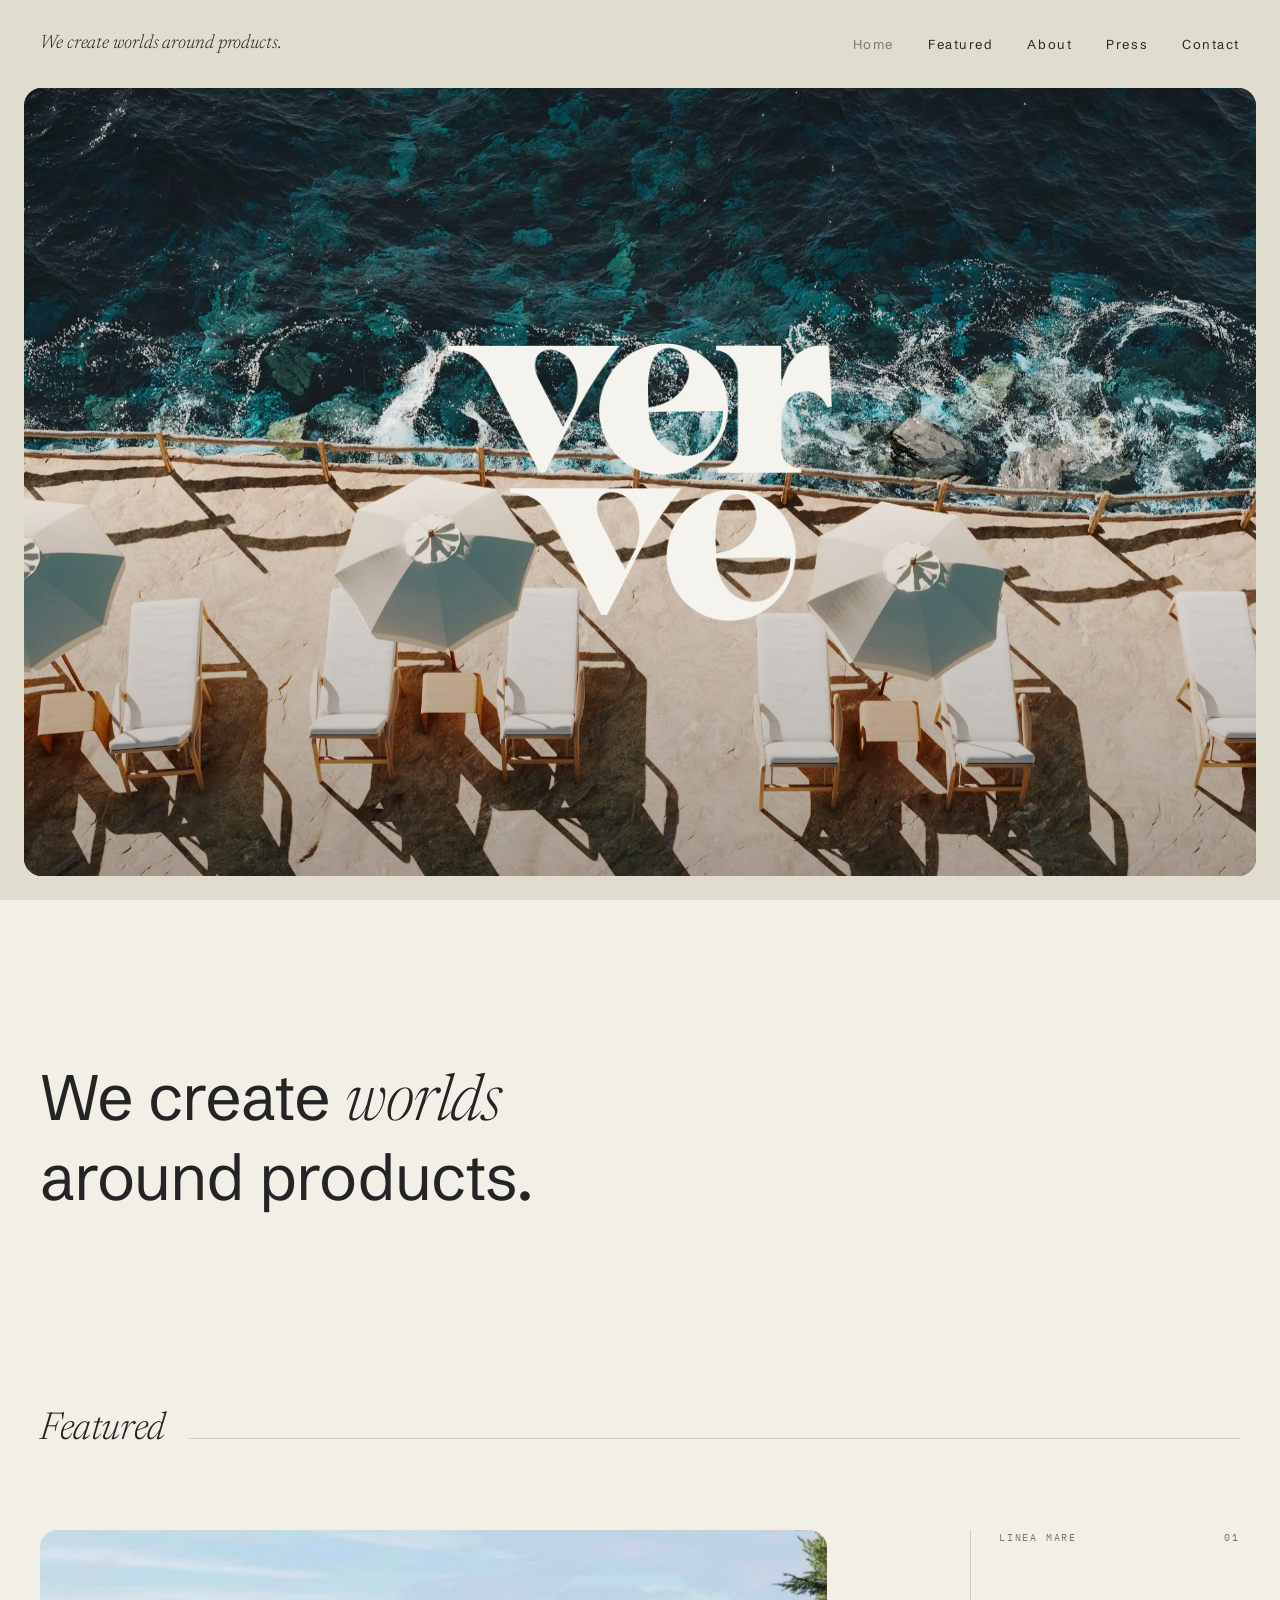
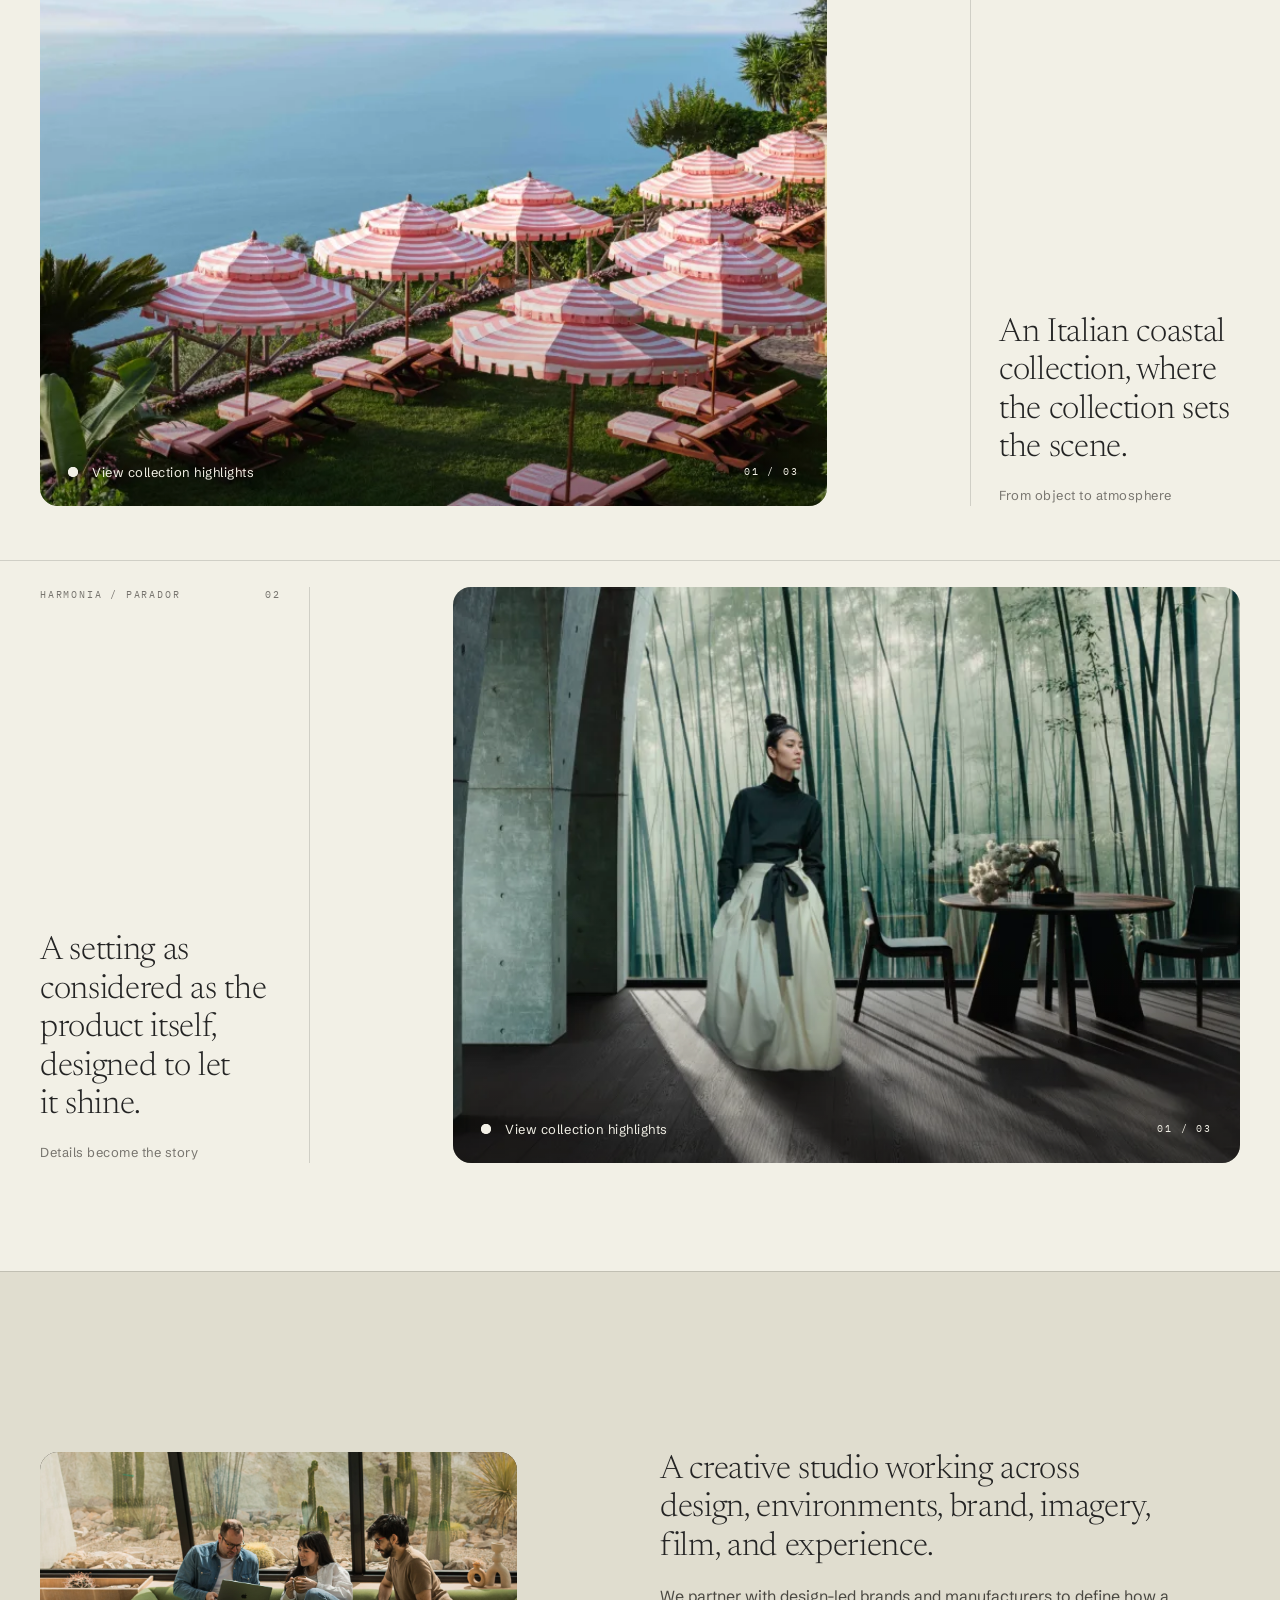
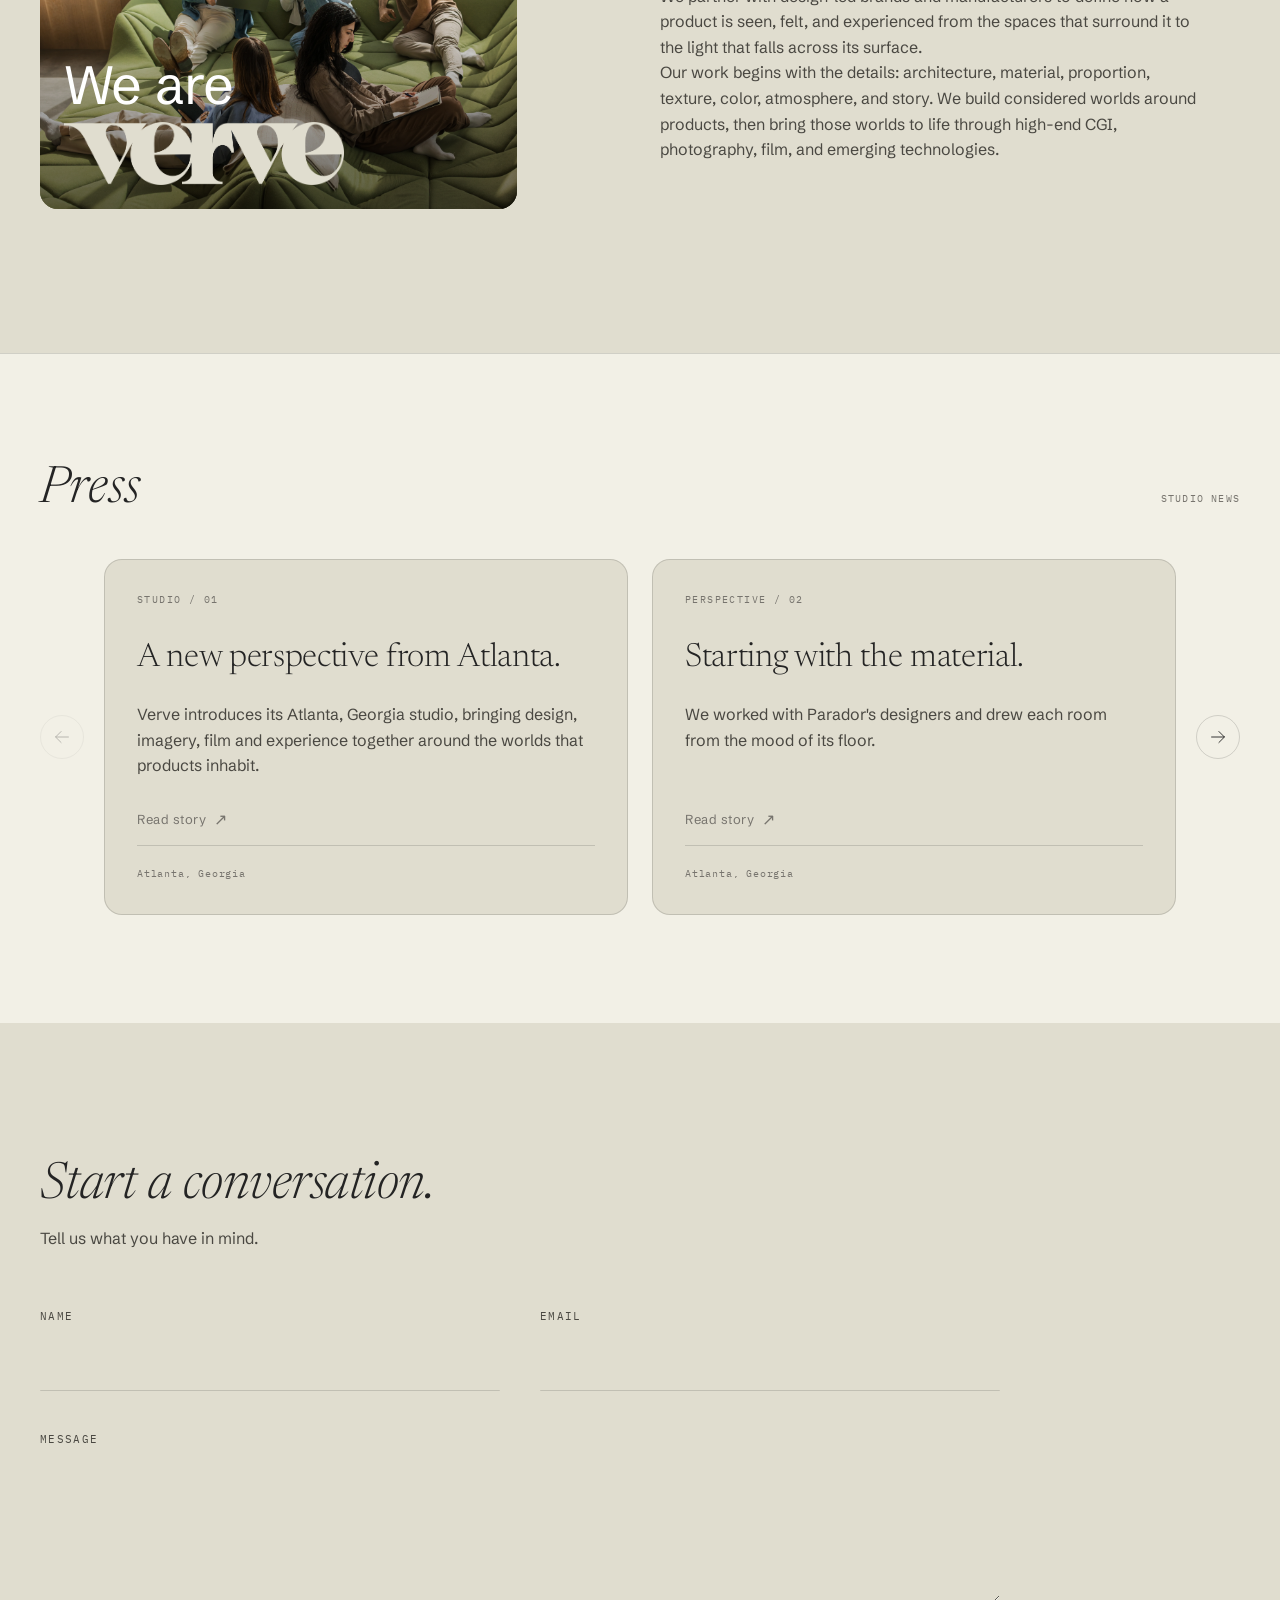
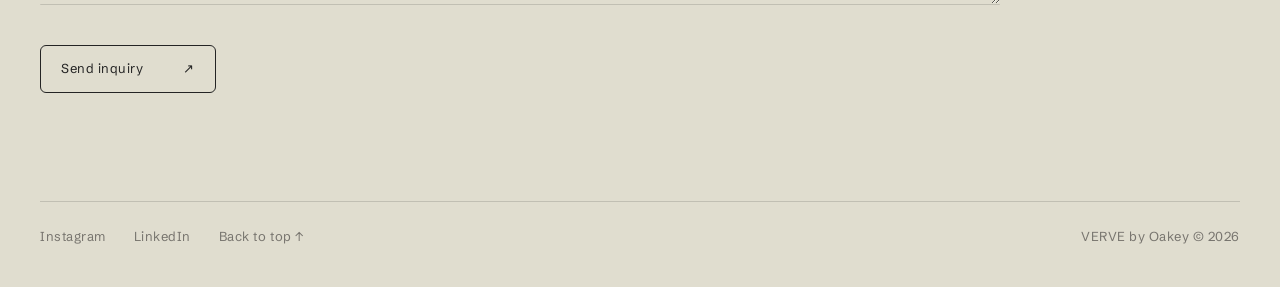
==== commit e5162a4c: "Connect contact form to Formspree with inline status feedback" ====
--- a/index.html
+++ b/index.html
@@ -559,6 +559,7 @@
       <form
         class="contact-form"
         method="post"
+        action="https://formspree.io/f/maeqbrbr"
         aria-labelledby="contact-heading"
       >
         <div class="contact-form__field">
@@ -599,9 +600,9 @@
       </form>
 
       <div class="contact-footer__row">
-        <a class="contact-footer__email" href="mailto:hello@verve.studio"
-          >hello@verve.studio</a
-        >
+        <!-- Add when website has a hello email referal -->
+        <!-- <a class="contact-footer__email" href="mailto:stephen@oakeyagency.com"
+          >stephen@oakeyagency.com</a>  -->
         <nav aria-label="More from Verve">
           <a
             href="https://www.instagram.com/oakeyagency/"
@@ -617,7 +618,7 @@
           >
           <a href="#top">Back to top <span aria-hidden="true">&#8593;</span></a>
         </nav>
-        <span>VERVE &copy; 2026</span>
+        <span>VERVE by Oakey &copy; 2026</span>
       </div>
     </footer>
   </body>
